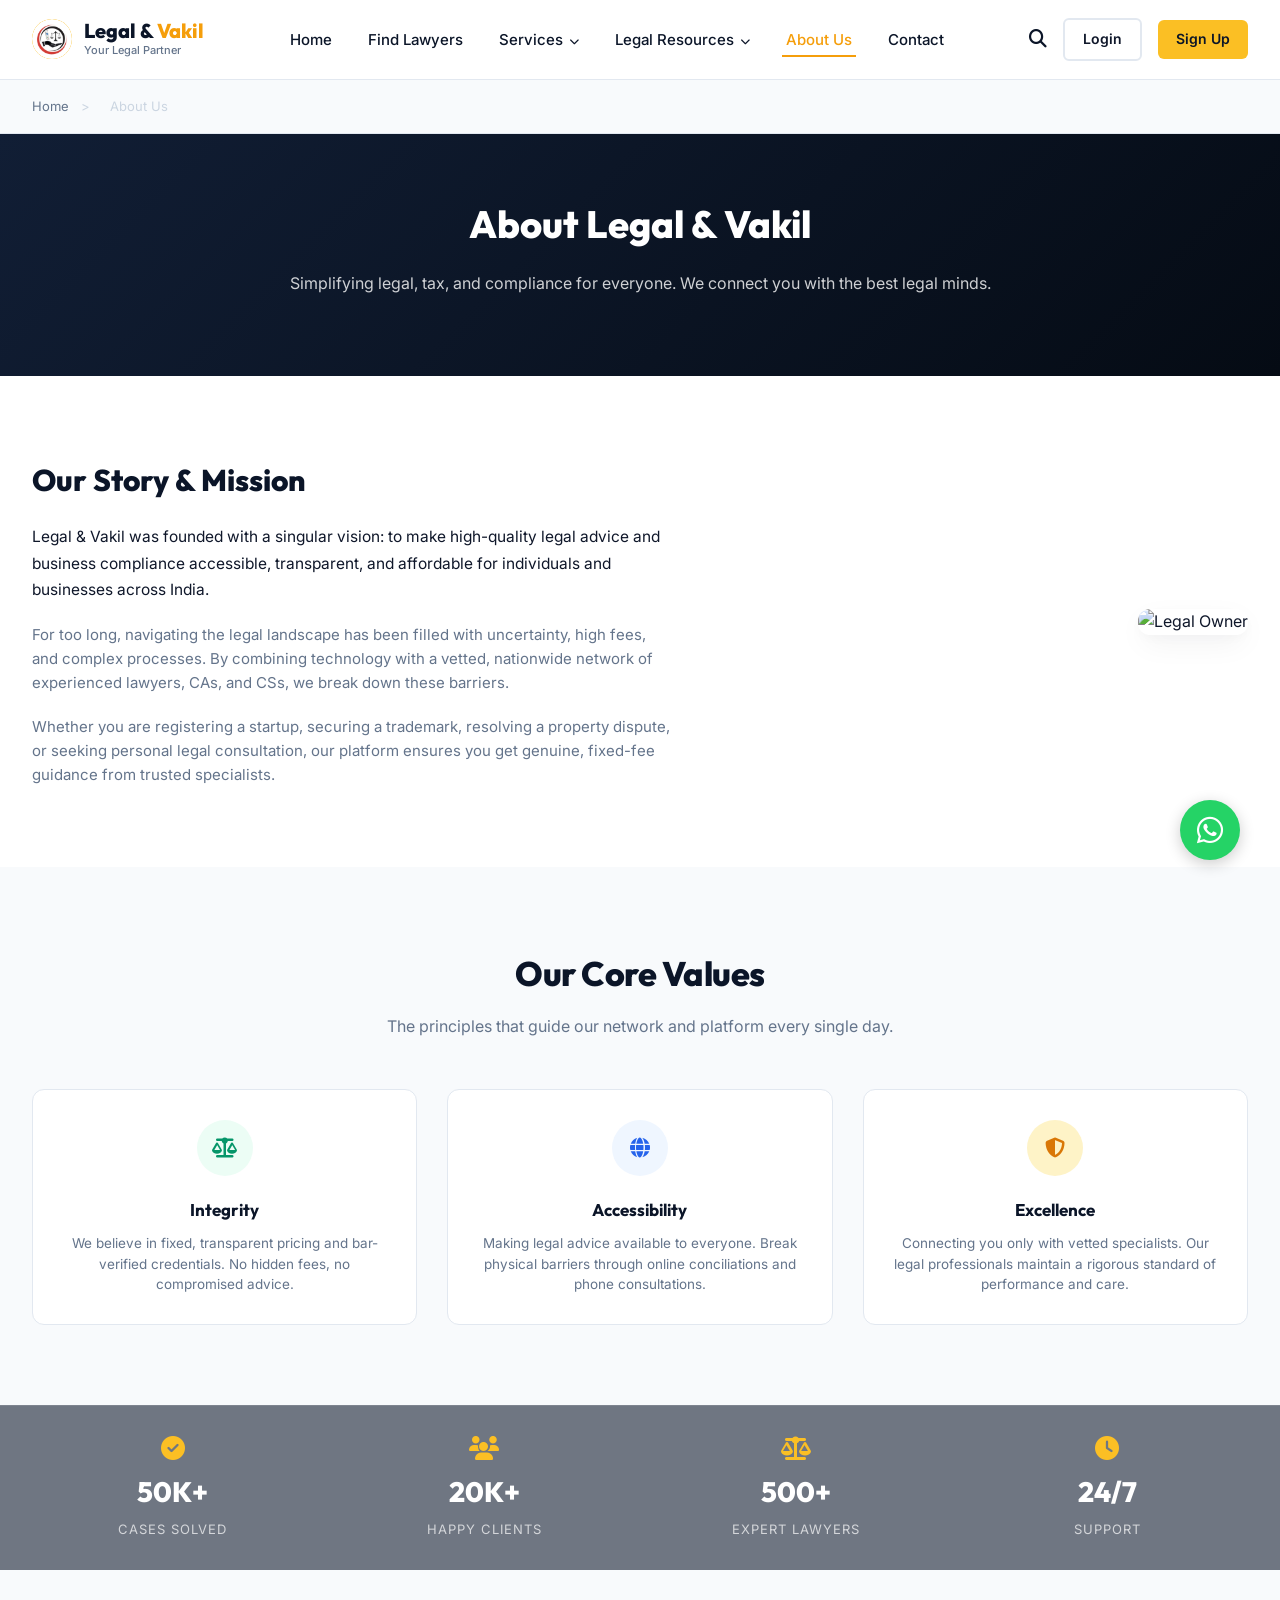
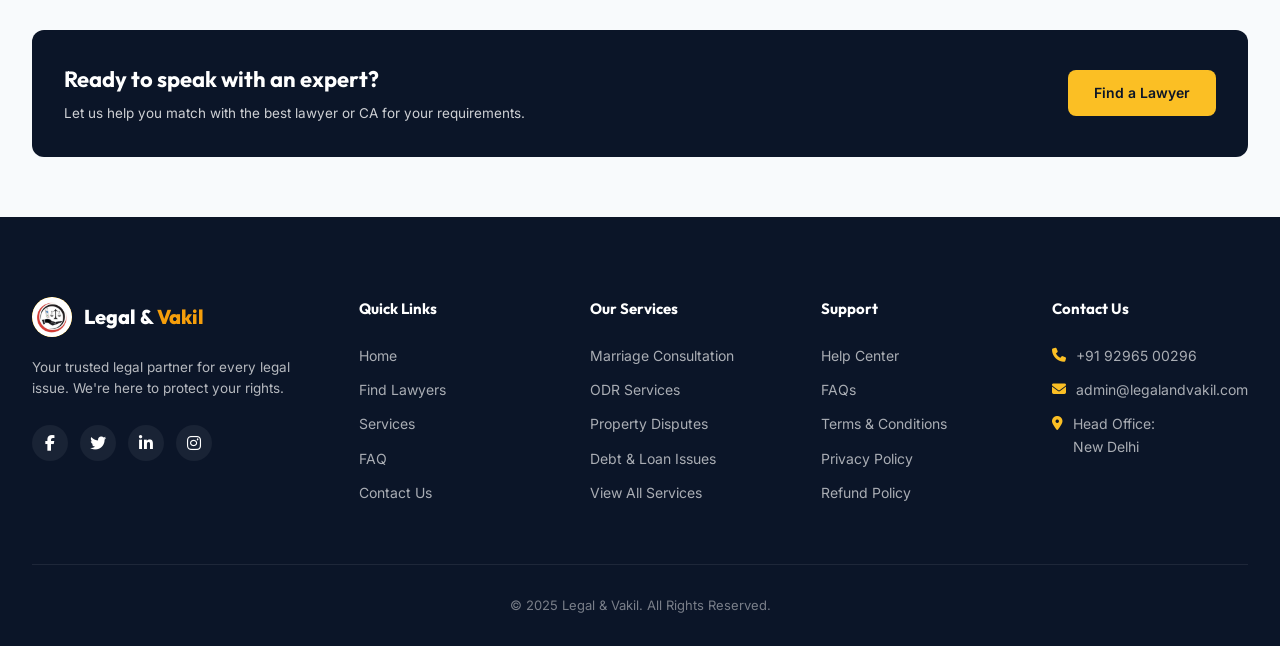
==== about.html @ a3bc10cc "Update about.html" ====
<!DOCTYPE html>
<html lang="en">
<head>
    <meta charset="UTF-8">
    <meta name="viewport" content="width=device-width, initial-scale=1.0">
    <title>About Us | Legal & Vakil</title>
    <!-- Font Awesome -->
    <link rel="stylesheet" href="https://cdnjs.cloudflare.com/ajax/libs/font-awesome/6.4.0/css/all.min.css">
    <!-- Custom CSS -->
    <link rel="stylesheet" href="style.css">
</head>
<body>

    <!-- Header / Navigation -->
    <header>
        <div class="container" style="width: 100%;">
            <nav>
                <a href="index.html" class="logo-container">
                    <div class="logo-icon">
                        <img src="assets/logo.png" alt="Legal & Vakil Logo">
                    </div>
                    <div class="logo-text">
                        <span class="logo-title">Legal & <span>Vakil</span></span>
                        <span class="logo-subtitle">Your Legal Partner</span>
                    </div>
                </a>
                
                <ul class="nav-links">
                    <li><a href="index.html">Home</a></li>
                    <li><a href="lawyers.html">Find Lawyers</a></li>
                    <li class="dropdown">
                        <a href="services.html">Services <i class="fas fa-chevron-down" style="font-size: 10px; margin-left: 2px;"></i></a>
                        <ul class="dropdown-menu">
                            <li><a href="service-details.html?service=marriage">Marriage Consultation</a></li>
                            <li><a href="service-details.html?service=odr">ODR Services</a></li>
                            <li><a href="service-details.html?service=property">Property Disputes</a></li>
                            <li><a href="service-details.html?service=business">Corporate & Setup</a></li>
                        </ul>
                    </li>
                    <li class="dropdown">
                        <a href="#">Legal Resources <i class="fas fa-chevron-down" style="font-size: 10px; margin-left: 2px;"></i></a>
                        <ul class="dropdown-menu">
                            <li><a href="faq.html">FAQ</a></li>
                        </ul>
                    </li>
                    <li><a href="about.html" class="active">About Us</a></li>
                    <li><a href="contact.html">Contact</a></li>
                </ul>

                <div class="nav-actions">
                    <a href="search.html" style="color: inherit; text-decoration: none;" aria-label="Search"><i class="fas fa-magnifying-glass search-icon-btn"></i></a>
                    <a href="login.html" class="btn btn-outline" style="padding: 8px 18px; border-radius: 6px;">Login</a>
                    <a href="signup.html" class="btn btn-primary" style="padding: 8px 18px; border-radius: 6px;">Sign Up</a>
                </div>
            </nav>
        </div>
    </header>

    <!-- Breadcrumbs -->
    <div class="breadcrumbs-bar">
        <div class="container">
            <a href="index.html">Home</a>
            <span>&gt;</span>
            <span class="active">About Us</span>
        </div>
    </div>

    <!-- Directory Hero -->
    <section class="directory-hero">
        <div class="container">
            <div class="directory-hero-content reveal-onload" style="max-width: 100%; text-align: center; margin: 0 auto;">
                <h1>About Legal & Vakil</h1>
                <p>Simplifying legal, tax, and compliance for everyone. We connect you with the best legal minds.</p>
            </div>
        </div>
    </section>

    <!-- Our Story & Mission Section -->
    <section style="padding: 80px 0; background-color: var(--bg-light);">
        <div class="container">
            <div class="service-hero-grid" style="grid-template-columns: 1.1fr 0.9fr; gap: 50px; align-items: center;">
                <div class="reveal">
                    <h2 style="font-size:30px; font-weight:800; margin-bottom:20px;">Our Story & Mission</h2>
                    <p style="color:var(--text-main); font-size:15.5px; line-height:1.7; margin-bottom:20px;">
                        Legal & Vakil was founded with a singular vision: to make high-quality legal advice and business compliance accessible, transparent, and affordable for individuals and businesses across India.
                    </p>
                    <p style="color:var(--text-muted); font-size:15px; line-height:1.6; margin-bottom:20px;">
                        For too long, navigating the legal landscape has been filled with uncertainty, high fees, and complex processes. By combining technology with a vetted, nationwide network of experienced lawyers, CAs, and CSs, we break down these barriers. 
                    </p>
                    <p style="color:var(--text-muted); font-size:15px; line-height:1.6;">
                        Whether you are registering a startup, securing a trademark, resolving a property dispute, or seeking personal legal consultation, our platform ensures you get genuine, fixed-fee guidance from trusted specialists.
                    </p>
                </div>
                <div class="reveal" style="text-align: right;">
                    <img src="assets/legalownerpri.webp" alt="Legal Owner" style="border-radius: var(--radius-md); box-shadow:var(--shadow-lg); width:100%; object-fit:cover;">
                </div>
            </div>
        </div>
    </section>

    <!-- Core Values Section -->
    <section style="padding: 80px 0; background-color: var(--bg-neutral);">
        <div class="container">
            <div class="section-head">
                <h2>Our Core Values</h2>
                <p>The principles that guide our network and platform every single day.</p>
            </div>
            
            <div class="services-grid-8" style="grid-template-columns: repeat(3, 1fr); gap: 30px;">
                <!-- Value 1 -->
                <div class="service-card-light reveal" style="text-align: center; align-items: center;">
                    <div class="service-card-icon sc-property" style="width: 56px; height: 56px; border-radius: 50%;">
                        <i class="fas fa-scale-balanced"></i>
                    </div>
                    <h3>Integrity</h3>
                    <p style="font-size:13.5px; line-height:1.5; color:var(--text-muted);">We believe in fixed, transparent pricing and bar-verified credentials. No hidden fees, no compromised advice.</p>
                </div>
                <!-- Value 2 -->
                <div class="service-card-light reveal" style="text-align: center; align-items: center;">
                    <div class="service-card-icon sc-odr" style="width: 56px; height: 56px; border-radius: 50%;">
                        <i class="fas fa-globe"></i>
                    </div>
                    <h3>Accessibility</h3>
                    <p style="font-size:13.5px; line-height:1.5; color:var(--text-muted);">Making legal advice available to everyone. Break physical barriers through online conciliations and phone consultations.</p>
                </div>
                <!-- Value 3 -->
                <div class="service-card-light reveal" style="text-align: center; align-items: center;">
                    <div class="service-card-icon sc-marriage" style="width: 56px; height: 56px; border-radius: 50%;">
                        <i class="fas fa-shield-halved"></i>
                    </div>
                    <h3>Excellence</h3>
                    <p style="font-size:13.5px; line-height:1.5; color:var(--text-muted);">Connecting you only with vetted specialists. Our legal professionals maintain a rigorous standard of performance and care.</p>
                </div>
            </div>
        </div>
    </section>

    <!-- Metrics Bar -->
    <section class="metrics-bar">
        <div class="container">
            <div class="metrics-grid">
                <div class="metric-item">
                    <i class="fas fa-circle-check"></i>
                    <strong>50K+</strong>
                    <span>Cases Solved</span>
                </div>
                <div class="metric-item">
                    <i class="fas fa-users"></i>
                    <strong>20K+</strong>
                    <span>Happy Clients</span>
                </div>
                <div class="metric-item">
                    <i class="fas fa-scale-balanced"></i>
                    <strong>500+</strong>
                    <span>Expert Lawyers</span>
                </div>
                <div class="metric-item">
                    <i class="fas fa-clock"></i>
                    <strong>24/7</strong>
                    <span>Support</span>
                </div>
            </div>
        </div>
    </section>

    <!-- Bottom Match CTA Banner -->
    <section style="padding: 60px 0; background-color: var(--bg-neutral);">
        <div class="container">
            <div class="match-banner reveal" style="background-color: var(--primary);">
                <div class="match-banner-text">
                    <h4 style="font-size:22px; color:white;">Ready to speak with an expert?</h4>
                    <p>Let us help you match with the best lawyer or CA for your requirements.</p>
                </div>
                <a href="lawyers.html" class="btn btn-primary">Find a Lawyer</a>
            </div>
        </div>
    </section>

    <!-- Footer -->
    <footer>
        <div class="container">
            <div class="footer-grid">
                <!-- Col 1 -->
                <div class="footer-col" style="grid-column: span 1.5;">
                    <a href="index.html" class="logo-container" style="margin-bottom: 20px; display: inline-flex;">
                        <div class="logo-icon">
                            <img src="assets/logo.png" alt="Legal & Vakil Logo">
                        </div>
                        <div class="logo-text">
                            <span class="logo-title">Legal & <span>Vakil</span></span>
                        </div>
                    </a>
                    <p style="font-size: 13.5px; margin-bottom: 25px;">Your trusted legal partner for every legal issue. We're here to protect your rights.</p>
                    <div class="social-links">
                        <a href="#"><i class="fab fa-facebook-f"></i></a>
                        <a href="#"><i class="fab fa-twitter"></i></a>
                        <a href="#"><i class="fab fa-linkedin-in"></i></a>
                        <a href="#"><i class="fab fa-instagram"></i></a>
                    </div>
                </div>
                
                <!-- Col 2 -->
                <div class="footer-col">
                    <h4>Quick Links</h4>
                    <ul>
                        <li><a href="index.html">Home</a></li>
                        <li><a href="lawyers.html">Find Lawyers</a></li>
                        <li><a href="services.html">Services</a></li>
                        <li><a href="faq.html">FAQ</a></li>
                        <li><a href="contact.html">Contact Us</a></li>
                    </ul>
                </div>
                
                <!-- Col 3 -->
                <div class="footer-col">
                    <h4>Our Services</h4>
                    <ul>
                        <li><a href="service-details.html?service=marriage">Marriage Consultation</a></li>
                        <li><a href="service-details.html?service=odr">ODR Services</a></li>
                        <li><a href="service-details.html?service=property">Property Disputes</a></li>
                        <li><a href="service-details.html?service=debt">Debt & Loan Issues</a></li>
                        <li><a href="services.html">View All Services</a></li>
                    </ul>
                </div>
                
                <!-- Col 4 -->
                <div class="footer-col">
                    <h4>Support</h4>
                    <ul>
                        <li><a href="contact.html">Help Center</a></li>
                        <li><a href="faq.html">FAQs</a></li>
                        <li><a href="terms.html">Terms & Conditions</a></li>
                        <li><a href="privacy.html">Privacy Policy</a></li>
                        <li><a href="refund.html">Refund Policy</a></li>
                    </ul>
                </div>
                
                <!-- Col 5 -->
                <div class="footer-col">
                    <h4>Contact Us</h4>
                    <ul class="contact-info-list">
                        <li><i class="fas fa-phone"></i> <span>+91 92965 00296</span></li>
                        <li><i class="fas fa-envelope"></i> <span>admin@legalandvakil.com</span></li>
                        <li><i class="fas fa-location-dot"></i> <span>Head Office:<br>New Delhi</span></li>
                    </ul>
                </div>
            </div>
            
            <div class="footer-bottom">
                &copy; 2025 Legal & Vakil. All Rights Reserved.
            </div>
        </div>
    </footer>

    <!-- Floating WhatsApp Button -->
    <a href="https://wa.me/919296500296?text=Hello%20Legal%20%26%20Vakil,%20I%20have%20a%20legal%20query." class="whatsapp-float" target="_blank" aria-label="Chat on WhatsApp">
        <i class="fab fa-whatsapp"></i>
    </a>

    <!-- Main JavaScript -->
    <script src="script.js"></script>
</body>
</html>
---- style.css ----
/* ==========================================================================
   Google Fonts Import
   ========================================================================== */
@import url('https://fonts.googleapis.com/css2?family=Inter:wght@300;400;500;600;700;800&family=Playfair+Display:wght@700;800&family=Outfit:wght@400;500;600;700;800&display=swap');

/* ==========================================================================
   Design Tokens & CSS Variables
   ========================================================================== */
:root {
    /* Colors */
    --primary: #0b1528;            /* Deep Navy Blue (Headers, Footers, Heroes) */
    --primary-light: #1e293b;      /* Slate 800 */
    --primary-gradient: linear-gradient(135deg, #111e35 0%, #050b14 100%);
    --secondary: #fbbf24;          /* Vibrant Yellow/Gold (Primary buttons, highlights) */
    --secondary-hover: #f59e0b;    /* Darker Gold */
    --bg-light: #ffffff;           /* Page Canvas White */
    --bg-neutral: #f8fafc;         /* Slate 50 (Alternate sections, stats bar) */
    --bg-card: #ffffff;            /* Card backgrounds */
    --text-main: #0f172a;          /* Slate 900 (Main text) */
    --text-muted: #64748b;         /* Slate 500 (Subtitles, muted text) */
    --text-light: #f8fafc;         /* Slate 50 (Light text on dark backgrounds) */
    --border-color: #e2e8f0;       /* Slate 200 (Borders) */
    --border-hover: #cbd5e1;       /* Slate 300 */
    
    /* Semantic Colors */
    --success: #10b981;            /* Green for Available / Successful */
    --success-bg: #ecfdf5;
    --info: #3b82f6;               /* Blue for info tags */
    --info-bg: #eff6ff;
    --warning: #f59e0b;
    --warning-bg: #fefbeb;
    --danger: #ef4444;
    
    /* Layout & Styling */
    --max-width: 1280px;
    --shadow-sm: 0 1px 3px 0 rgba(0, 0, 0, 0.05);
    --shadow-md: 0 4px 20px -2px rgba(0, 0, 0, 0.05), 0 2px 10px -1px rgba(0, 0, 0, 0.03);
    --shadow-lg: 0 10px 30px -5px rgba(11, 21, 40, 0.08), 0 4px 12px -2px rgba(11, 21, 40, 0.03);
    --shadow-premium: 0 25px 50px -12px rgba(0, 0, 0, 0.15);
    --radius-sm: 6px;
    --radius-md: 12px;
    --radius-lg: 20px;
    --transition: all 0.3s cubic-bezier(0.4, 0, 0.2, 1);
}

/* ==========================================================================
   Base Elements reset & general defaults
   ========================================================================== */
* {
    margin: 0;
    padding: 0;
    box-sizing: border-box;
}

html {
    scroll-behavior: smooth;
}

body {
    font-family: 'Inter', sans-serif;
    color: var(--text-main);
    background-color: var(--bg-light);
    line-height: 1.6;
    overflow-x: hidden;
    -webkit-font-smoothing: antialiased;
}

h1, h2, h3, h4, h5, h6 {
    font-family: 'Outfit', sans-serif;
    color: var(--primary);
    font-weight: 700;
}

a {
    text-decoration: none;
    color: inherit;
    transition: var(--transition);
}

ul {
    list-style: none;
}

img {
    max-width: 100%;
    height: auto;
}

.container {
    max-width: var(--max-width);
    margin: 0 auto;
    padding: 0 32px;
}

/* ==========================================================================
   Utility Classes
   ========================================================================== */
.section-head {
    text-align: center;
    margin-bottom: 50px;
}

.section-head h2 {
    font-size: 34px;
    font-weight: 800;
    margin-bottom: 12px;
    letter-spacing: -0.5px;
}

.section-head p {
    color: var(--text-muted);
    font-size: 16px;
    max-width: 600px;
    margin: 0 auto;
}

.highlight {
    color: var(--secondary);
}

.reveal {
    opacity: 0;
    transform: translateY(20px);
    transition: all 0.6s cubic-bezier(0.4, 0, 0.2, 1);
}

.reveal.active {
    opacity: 1;
    transform: translateY(0);
}

.badge {
    display: inline-flex;
    align-items: center;
    gap: 6px;
    padding: 6px 12px;
    border-radius: 50px;
    font-size: 13px;
    font-weight: 600;
}

.badge-success {
    background-color: var(--success-bg);
    color: var(--success);
}

.badge-info {
    background-color: var(--info-bg);
    color: var(--info);
}

.badge-warning {
    background-color: var(--warning-bg);
    color: var(--warning);
}

/* ==========================================================================
   Buttons
   ========================================================================== */
.btn {
    display: inline-flex;
    align-items: center;
    justify-content: center;
    gap: 8px;
    padding: 12px 26px;
    border-radius: 8px;
    font-weight: 600;
    font-size: 14px;
    cursor: pointer;
    transition: var(--transition);
    border: none;
    font-family: 'Inter', sans-serif;
}

.btn-primary {
    background-color: var(--secondary);
    color: var(--primary);
}

.btn-primary:hover {
    background-color: var(--secondary-hover);
    transform: translateY(-2px);
    box-shadow: 0 4px 12px rgba(251, 191, 36, 0.2);
}

.btn-outline {
    background-color: transparent;
    border: 2px solid var(--border-color);
    color: var(--text-main);
}

.btn-outline:hover {
    background-color: var(--bg-neutral);
    border-color: var(--text-muted);
}

.btn-outline-white {
    background-color: transparent;
    border: 2px solid rgba(255, 255, 255, 0.2);
    color: white;
}

.btn-outline-white:hover {
    background-color: rgba(255, 255, 255, 0.1);
    border-color: white;
}

/* ==========================================================================
   Header & Navigation
   ========================================================================== */
header {
    background-color: var(--bg-light);
    border-bottom: 1px solid var(--border-color);
    position: sticky;
    top: 0;
    z-index: 1000;
    height: 80px;
    display: flex;
    align-items: center;
}

nav {
    display: flex;
    justify-content: space-between;
    align-items: center;
    width: 100%;
}

.logo-container {
    display: flex;
    align-items: center;
    gap: 12px;
}

.logo-icon {
    width: 40px;
    height: 40px;
    border-radius: 50%;
    background-color: var(--secondary);
    display: flex;
    align-items: center;
    justify-content: center;
    color: var(--primary);
    font-size: 18px;
    overflow: hidden;
}

.logo-icon img {
    width: 100%;
    height: 100%;
    object-fit: contain;
    border-radius: 50%;
}

.logo-text {
    display: flex;
    flex-direction: column;
}

.logo-title {
    font-family: 'Outfit', sans-serif;
    font-size: 20px;
    font-weight: 800;
    color: var(--primary);
    line-height: 1.1;
}

.logo-title span {
    color: var(--secondary-hover);
}

.logo-subtitle {
    font-size: 11px;
    color: var(--text-muted);
    font-weight: 500;
}

.nav-links {
    display: flex;
    align-items: center;
    gap: 28px;
}

.nav-links a {
    font-size: 15px;
    font-weight: 500;
    color: var(--primary);
    padding: 8px 4px;
    position: relative;
}

.nav-links a.active, .nav-links a:hover {
    color: var(--secondary-hover);
}

.nav-links a::after {
    content: '';
    position: absolute;
    bottom: 0;
    left: 0;
    width: 0;
    height: 2px;
    background-color: var(--secondary-hover);
    transition: var(--transition);
}

.nav-links a:hover::after, .nav-links a.active::after {
    width: 100%;
}

/* Nav Dropdowns */
.dropdown {
    position: relative;
}

.dropdown-menu {
    position: absolute;
    top: 100%;
    left: 0;
    background-color: var(--bg-card);
    border: 1px solid var(--border-color);
    box-shadow: var(--shadow-lg);
    border-radius: var(--radius-sm);
    padding: 8px 0;
    min-width: 180px;
    display: none;
    z-index: 1001;
}

.dropdown:hover .dropdown-menu {
    display: block;
}

.dropdown-menu li a {
    display: block;
    padding: 8px 16px;
    font-size: 14px;
}

.dropdown-menu li a:hover {
    background-color: var(--bg-neutral);
    color: var(--primary);
}

.nav-actions {
    display: flex;
    align-items: center;
    gap: 16px;
}

.search-icon-btn {
    font-size: 18px;
    color: var(--primary);
    cursor: pointer;
    transition: var(--transition);
}

.search-icon-btn:hover {
    color: var(--secondary-hover);
}

/* ==========================================================================
   Hero Section
   ========================================================================== */
/* Search Box Component */
.search-box {
    display: flex;
    align-items: center;
    background: rgba(255, 255, 255, 0.08);
    border: 1px solid rgba(255, 255, 255, 0.15);
    border-radius: 50px;
    padding: 6px 6px 6px 20px;
    width: 100%;
    max-width: 680px;
    margin: 0 auto;
    transition: var(--transition);
}

.search-box:focus-within {
    border-color: var(--secondary);
    background: rgba(255, 255, 255, 0.12);
    box-shadow: 0 0 0 3px rgba(251, 191, 36, 0.15);
}

.search-box input {
    flex: 1;
    border: none !important;
    background: transparent !important;
    color: white !important;
    font-size: 15px;
    outline: none;
    padding: 10px 0;
    width: 100%;
    box-shadow: none !important;
}

.search-box input::placeholder {
    color: rgba(255, 255, 255, 0.6) !important;
}

.hero {
    background: var(--primary-gradient);
    color: white;
    padding: 70px 0 60px;
    position: relative;
    overflow: hidden;
}

/* Background Scale Overlay */
.hero::before {
    content: '';
    position: absolute;
    right: 15%;
    top: 50%;
    transform: translateY(-50%);
    width: 450px;
    height: 450px;
    background: url('https://images.unsplash.com/photo-1589829545856-d10d557cf95f?auto=format&fit=crop&q=80&w=1200') no-repeat center;
    background-size: contain;
    opacity: 0.12;
    pointer-events: none;
    mix-blend-mode: overlay;
}

.hero-grid {
    display: grid;
    grid-template-columns: 1.2fr 0.8fr;
    gap: 60px;
    align-items: center;
    position: relative;
    z-index: 2;
}

.hero-left h1 {
    font-family: 'Playfair Display', serif;
    font-size: 54px;
    font-weight: 800;
    color: white;
    line-height: 1.15;
    margin-bottom: 24px;
    letter-spacing: -0.5px;
}

.hero-left p {
    font-size: 18px;
    color: rgba(248, 250, 252, 0.85);
    margin-bottom: 35px;
    max-width: 580px;
}

.hero-btns {
    display: flex;
    gap: 16px;
}

/* Metrics bar integrated directly under hero */
.metrics-bar {
    background-color: rgba(15, 27, 48, 0.6);
    border-top: 1px solid rgba(255, 255, 255, 0.1);
    padding: 30px 0;
    color: white;
}

.metrics-grid {
    display: grid;
    grid-template-columns: repeat(4, 1fr);
    text-align: center;
    gap: 30px;
}

.metric-item {
    display: flex;
    flex-direction: column;
    align-items: center;
    gap: 4px;
}

.metric-item i {
    font-size: 24px;
    color: var(--secondary);
    margin-bottom: 6px;
}

.metric-item strong {
    font-family: 'Outfit', sans-serif;
    font-size: 28px;
    font-weight: 800;
    color: white;
}

.metric-item span {
    font-size: 13px;
    color: rgba(255, 255, 255, 0.7);
    text-transform: uppercase;
    letter-spacing: 1px;
}

/* ==========================================================================
   AI Legal Assistant Widget
   ========================================================================== */
.ai-assistant-card {
    background-color: rgba(19, 30, 49, 0.95);
    border: 1px solid rgba(255, 255, 255, 0.1);
    border-radius: var(--radius-md);
    box-shadow: var(--shadow-premium);
    overflow: hidden;
    display: flex;
    flex-direction: column;
    height: 480px;
    backdrop-filter: blur(10px);
}

.ai-header {
    background-color: rgba(11, 21, 40, 0.95);
    padding: 16px 20px;
    display: flex;
    align-items: center;
    justify-content: space-between;
    border-bottom: 1px solid rgba(255, 255, 255, 0.05);
}

.ai-header-left {
    display: flex;
    align-items: center;
    gap: 12px;
}

.ai-avatar {
    width: 34px;
    height: 34px;
    border-radius: 50%;
    background-color: var(--secondary);
    display: flex;
    align-items: center;
    justify-content: center;
    color: var(--primary);
    font-size: 15px;
}

.ai-title {
    font-family: 'Outfit', sans-serif;
    color: white;
    font-weight: 600;
    font-size: 15px;
}

.ai-beta-tag {
    font-size: 10px;
    background-color: rgba(251, 191, 36, 0.15);
    color: var(--secondary);
    padding: 2px 6px;
    border-radius: 4px;
    font-weight: 700;
    margin-left: 6px;
    text-transform: uppercase;
}

.ai-chat-body {
    flex: 1;
    padding: 20px;
    overflow-y: auto;
    display: flex;
    flex-direction: column;
    gap: 16px;
}

/* Chat Bubbles */
.chat-msg {
    max-width: 85%;
    padding: 12px 16px;
    border-radius: 14px;
    font-size: 13.5px;
    line-height: 1.5;
}

.chat-msg-ai {
    background-color: white;
    color: var(--primary);
    align-self: flex-start;
    border-top-left-radius: 2px;
    box-shadow: var(--shadow-sm);
}

.chat-msg-user {
    background-color: var(--secondary);
    color: var(--primary);
    align-self: flex-end;
    border-top-right-radius: 2px;
    font-weight: 500;
}

/* Quick Assist Options */
.ai-options {
    display: flex;
    flex-direction: column;
    gap: 10px;
    margin-top: 5px;
}

.ai-opt-btn {
    background-color: rgba(255, 255, 255, 0.04);
    border: 1px solid rgba(255, 255, 255, 0.1);
    color: rgba(255, 255, 255, 0.85);
    padding: 11px 16px;
    border-radius: 8px;
    font-size: 13px;
    text-align: left;
    cursor: pointer;
    transition: var(--transition);
    display: flex;
    align-items: center;
    justify-content: space-between;
}

.ai-opt-btn:hover {
    background-color: rgba(255, 255, 255, 0.08);
    border-color: var(--secondary);
    color: white;
    transform: translateX(4px);
}

.ai-opt-btn i {
    font-size: 12px;
    color: var(--secondary);
    opacity: 0.7;
}

/* Chat Input bar */
.ai-input-form {
    padding: 14px 20px;
    background-color: rgba(11, 21, 40, 0.95);
    border-top: 1px solid rgba(255, 255, 255, 0.05);
    display: flex;
    gap: 12px;
}

.ai-input-wrapper {
    position: relative;
    flex: 1;
}

.ai-input-wrapper input {
    width: 100%;
    background-color: rgba(255, 255, 255, 0.05);
    border: 1px solid rgba(255, 255, 255, 0.15);
    border-radius: 8px;
    padding: 11px 40px 11px 16px;
    color: white;
    font-size: 13px;
    outline: none;
    transition: var(--transition);
}

.ai-input-wrapper input:focus {
    border-color: var(--secondary);
    background-color: rgba(255, 255, 255, 0.08);
}

.ai-input-wrapper button {
    position: absolute;
    right: 12px;
    top: 50%;
    transform: translateY(-50%);
    background: transparent;
    border: none;
    color: var(--secondary);
    cursor: pointer;
    font-size: 15px;
    transition: var(--transition);
}

.ai-input-wrapper button:hover {
    color: white;
}

/* Typing indicator */
.typing-indicator {
    display: flex;
    gap: 4px;
    align-items: center;
    justify-content: center;
    width: fit-content;
    padding: 12px 18px;
    background-color: white;
    border-radius: 14px;
}

.typing-dot {
    width: 6px;
    height: 6px;
    background-color: var(--text-muted);
    border-radius: 50%;
    animation: typingBounce 1.4s infinite ease-in-out both;
}

.typing-dot:nth-child(1) { animation-delay: -0.32s; }
.typing-dot:nth-child(2) { animation-delay: -0.16s; }

@keyframes typingBounce {
    0%, 80%, 100% { transform: scale(0); }
    40% { transform: scale(1.0); }
}

/* ==========================================================================
   Services Section (index.html grid)
   ========================================================================== */
.services-section {
    padding: 90px 0;
    background-color: var(--bg-light);
}

.services-header-flex {
    display: flex;
    justify-content: space-between;
    align-items: flex-end;
    margin-bottom: 40px;
}

.services-header-flex h2 {
    font-size: 30px;
    font-weight: 800;
}

.view-all-link {
    color: var(--primary);
    font-weight: 700;
    font-size: 14px;
    display: inline-flex;
    align-items: center;
    gap: 6px;
}

.view-all-link:hover {
    color: var(--secondary-hover);
}

.services-grid-8 {
    display: grid;
    grid-template-columns: repeat(4, 1fr);
    gap: 24px;
}

.service-card-light {
    background-color: var(--bg-card);
    border: 1px solid var(--border-color);
    border-radius: var(--radius-md);
    padding: 30px 24px;
    transition: var(--transition);
    display: flex;
    flex-direction: column;
    align-items: flex-start;
}

.service-card-light:hover {
    transform: translateY(-8px);
    box-shadow: var(--shadow-lg);
    border-color: transparent;
}

.service-card-icon {
    width: 48px;
    height: 48px;
    border-radius: 8px;
    display: flex;
    align-items: center;
    justify-content: center;
    font-size: 20px;
    margin-bottom: 20px;
}

.service-card-light h3 {
    font-size: 17px;
    font-weight: 700;
    margin-bottom: 10px;
}

.service-card-light p {
    font-size: 13.5px;
    color: var(--text-muted);
    line-height: 1.5;
}

/* Category-based icon backgrounds */
.sc-marriage { background-color: #fef3c7; color: #d97706; }
.sc-odr { background-color: #eff6ff; color: #2563eb; }
.sc-challans { background-color: #fef2f2; color: #dc2626; }
.sc-property { background-color: #ecfdf5; color: #059669; }
.sc-debt { background-color: #f5f3ff; color: #7c3aed; }
.sc-ip { background-color: #fff7ed; color: #ea580c; }
.sc-business { background-color: #e0f2fe; color: #0284c7; }
.sc-criminal { background-color: #f1f5f9; color: #475569; }

/* ==========================================================================
   Top Legal Issues (Image based cards)
   ========================================================================== */
.issues-section {
    padding: 90px 0;
    background-color: var(--bg-neutral);
}

.issues-grid-5 {
    display: grid;
    grid-template-columns: repeat(5, 1fr);
    gap: 20px;
}

.issue-card {
    display: block;
    position: relative;
    height: 280px;
    border-radius: var(--radius-md);
    overflow: hidden;
    box-shadow: var(--shadow-sm);
    transition: var(--transition);
    cursor: pointer;
}

.issue-card:hover {
    transform: scale(1.03);
    box-shadow: var(--shadow-lg);
}

.issue-card img {
    width: 100%;
    height: 100%;
    object-fit: cover;
    transition: var(--transition);
}

.issue-card:hover img {
    transform: scale(1.08);
}

.issue-overlay {
    position: absolute;
    bottom: 0;
    left: 0;
    width: 100%;
    height: 70%;
    background: linear-gradient(to top, rgba(11, 21, 40, 0.95) 0%, rgba(11, 21, 40, 0.4) 60%, transparent 100%);
    padding: 24px;
    display: flex;
    flex-direction: column;
    justify-content: flex-end;
    color: white;
}

.issue-overlay h4 {
    font-size: 17px;
    font-weight: 700;
    color: white;
    margin-bottom: 6px;
}

.issue-overlay p {
    font-size: 12.5px;
    color: rgba(255, 255, 255, 0.8);
    line-height: 1.4;
}

/* ==========================================================================
   Top Lawyers (index.html cards)
   ========================================================================== */
.lawyers-section {
    padding: 90px 0;
    background-color: var(--bg-light);
}

.lawyers-grid-5 {
    display: grid;
    grid-template-columns: repeat(5, 1fr);
    gap: 20px;
}

.lawyer-card-vertical {
    background-color: var(--bg-card);
    border: 1px solid var(--border-color);
    border-radius: var(--radius-md);
    overflow: hidden;
    transition: var(--transition);
    display: flex;
    flex-direction: column;
    height: 100%;
}

.lawyer-card-vertical:hover {
    transform: translateY(-6px);
    box-shadow: var(--shadow-lg);
    border-color: transparent;
}

.lawyer-img-wrapper {
    height: 200px;
    background-color: var(--bg-neutral);
    position: relative;
    overflow: hidden;
}

.lawyer-img-wrapper img {
    width: 100%;
    height: 100%;
    object-fit: cover;
}

.lawyer-info-body {
    padding: 16px;
    flex: 1;
    display: flex;
    flex-direction: column;
}

.lawyer-info-body h4 {
    font-size: 15.5px;
    font-weight: 700;
    margin-bottom: 4px;
}

.lawyer-specialty {
    font-size: 12.5px;
    color: var(--text-muted);
    font-weight: 500;
    margin-bottom: 12px;
}

.lawyer-meta-row {
    display: flex;
    justify-content: space-between;
    align-items: center;
    margin-bottom: 16px;
    font-size: 12.5px;
}

.lawyer-rating {
    display: flex;
    align-items: center;
    gap: 4px;
    font-weight: 600;
    color: var(--text-main);
}

.lawyer-rating i {
    color: var(--secondary-hover);
}

.lawyer-reviews-count {
    color: var(--text-muted);
    font-weight: 400;
}

.lawyer-exp {
    font-weight: 600;
    color: var(--text-main);
}

.lawyer-card-vertical .btn {
    width: 100%;
    padding: 10px;
    font-size: 13px;
    border-radius: 6px;
    margin-top: auto;
}

/* ==========================================================================
   Pricing Section (index.html)
   ========================================================================== */
.pricing-section {
    padding: 90px 0;
    background-color: var(--bg-neutral);
}

.pricing-toggle-wrapper {
    display: flex;
    justify-content: center;
    align-items: center;
    gap: 16px;
    margin-bottom: 50px;
}

.pricing-toggle-label {
    font-weight: 600;
    font-size: 14.5px;
    color: var(--text-muted);
    cursor: pointer;
}

.pricing-toggle-label.active {
    color: var(--primary);
}

.pricing-switch {
    width: 60px;
    height: 32px;
    background-color: var(--primary);
    border-radius: 50px;
    padding: 4px;
    cursor: pointer;
    position: relative;
    transition: var(--transition);
}

.pricing-switch::after {
    content: '';
    position: absolute;
    left: 4px;
    width: 24px;
    height: 24px;
    background-color: white;
    border-radius: 50%;
    transition: var(--transition);
}

.pricing-switch.yearly::after {
    left: 32px;
}

.yearly-save-badge {
    background-color: #dbeafe;
    color: #1e40af;
    font-size: 11px;
    font-weight: 700;
    padding: 3px 8px;
    border-radius: 50px;
}

.pricing-layout-grid {
    display: grid;
    grid-template-columns: 1.5fr 0.5fr;
    gap: 40px;
    align-items: stretch;
}

.pricing-cards-grid {
    display: grid;
    grid-template-columns: repeat(3, 1fr);
    gap: 20px;
}

.pricing-card {
    background-color: var(--bg-card);
    border: 1px solid var(--border-color);
    border-radius: var(--radius-md);
    padding: 32px 24px;
    display: flex;
    flex-direction: column;
    position: relative;
    transition: var(--transition);
}

.pricing-card.popular {
    border: 2px solid var(--secondary);
    box-shadow: var(--shadow-lg);
}

.pricing-card.popular::before {
    content: 'Popular';
    position: absolute;
    top: -12px;
    left: 50%;
    transform: translateX(-50%);
    background-color: var(--secondary);
    color: var(--primary);
    padding: 2px 12px;
    font-size: 11px;
    font-weight: 800;
    text-transform: uppercase;
    border-radius: 50px;
}

.plan-title {
    font-size: 15px;
    color: var(--text-muted);
    font-weight: 600;
    margin-bottom: 16px;
    text-transform: uppercase;
    letter-spacing: 0.5px;
}

.plan-price-wrapper {
    margin-bottom: 24px;
}

.plan-price {
    font-size: 32px;
    font-weight: 800;
    color: var(--primary);
    font-family: 'Outfit', sans-serif;
}

.plan-period {
    font-size: 13.5px;
    color: var(--text-muted);
    font-weight: 400;
}

.plan-features-list {
    margin-bottom: 30px;
    display: flex;
    flex-direction: column;
    gap: 12px;
    flex: 1;
}

.plan-feature-item {
    display: flex;
    align-items: center;
    gap: 10px;
    font-size: 13.5px;
    color: var(--text-main);
}

.plan-feature-item i {
    color: var(--success);
    font-size: 14px;
}

.pricing-card .btn {
    width: 100%;
}

/* Enterprise card layout differences */
.pricing-card-enterprise {
    background-color: var(--primary-light);
    color: white;
    border-color: transparent;
}

.pricing-card-enterprise .plan-title {
    color: rgba(255, 255, 255, 0.6);
}

.pricing-card-enterprise .plan-price {
    color: white;
    font-size: 28px;
}

.pricing-card-enterprise .plan-feature-item {
    color: rgba(255, 255, 255, 0.85);
}

.pricing-card-enterprise .plan-feature-item i {
    color: var(--secondary);
}

/* Pricing Side features panel */
.pricing-features-panel {
    display: flex;
    flex-direction: column;
    justify-content: center;
    gap: 24px;
    padding-left: 20px;
}

.pricing-side-feature {
    display: flex;
    gap: 16px;
    align-items: flex-start;
}

.pricing-side-feature-icon {
    width: 42px;
    height: 42px;
    border-radius: 50%;
    background-color: white;
    border: 1px solid var(--border-color);
    display: flex;
    align-items: center;
    justify-content: center;
    color: var(--primary);
    font-size: 16px;
    flex-shrink: 0;
    box-shadow: var(--shadow-sm);
}

.pricing-side-feature-text h5 {
    font-size: 14px;
    font-weight: 700;
    margin-bottom: 3px;
}

.pricing-side-feature-text p {
    font-size: 12px;
    color: var(--text-muted);
    line-height: 1.4;
}

/* ==========================================================================
   Newsletter & Stay Updated Section
   ========================================================================== */
.newsletter-section {
    background: var(--primary-gradient);
    color: white;
    padding: 60px 0;
    border-bottom: 1px solid rgba(255, 255, 255, 0.05);
}

.newsletter-flex {
    display: flex;
    justify-content: space-between;
    align-items: center;
    gap: 40px;
}

.newsletter-text h3 {
    color: white;
    font-size: 26px;
    margin-bottom: 8px;
}

.newsletter-text p {
    color: rgba(248, 250, 252, 0.75);
    font-size: 14.5px;
}

.newsletter-form {
    display: flex;
    gap: 12px;
    width: 100%;
    max-width: 500px;
}

.newsletter-form input {
    flex: 1;
    background-color: rgba(255, 255, 255, 0.07);
    border: 1px solid rgba(255, 255, 255, 0.15);
    border-radius: 8px;
    padding: 14px 20px;
    color: white;
    font-size: 14px;
    outline: none;
    transition: var(--transition);
}

.newsletter-form input:focus {
    border-color: var(--secondary);
    background-color: rgba(255, 255, 255, 0.12);
}

/* ==========================================================================
   Footer
   ========================================================================== */
footer {
    background-color: var(--primary);
    color: rgba(255, 255, 255, 0.7);
    padding: 80px 0 30px;
    font-size: 14px;
}

.footer-grid {
    display: grid;
    grid-template-columns: 1.5fr 1fr 1fr 1fr 1fr;
    gap: 40px;
    margin-bottom: 60px;
}

.footer-col h4 {
    color: white;
    font-size: 15px;
    font-weight: 700;
    margin-bottom: 24px;
}

.footer-col p {
    line-height: 1.6;
    margin-bottom: 20px;
}

.footer-col .logo-title {
    color: white;
}

.footer-col ul {
    display: flex;
    flex-direction: column;
    gap: 12px;
}

.footer-col ul li a {
    color: rgba(255, 255, 255, 0.65);
    transition: var(--transition);
}

.footer-col ul li a:hover {
    color: var(--secondary);
    padding-left: 4px;
}

.social-links {
    display: flex;
    gap: 12px;
}

.social-links a {
    width: 36px;
    height: 36px;
    border-radius: 50%;
    background-color: rgba(255, 255, 255, 0.06);
    display: flex;
    align-items: center;
    justify-content: center;
    color: white;
    font-size: 16px;
    transition: var(--transition);
}

.social-links a:hover {
    background-color: var(--secondary);
    color: var(--primary);
}

.contact-info-list {
    display: flex;
    flex-direction: column;
    gap: 12px;
}

.contact-info-list li {
    display: flex;
    align-items: flex-start;
    gap: 10px;
    color: rgba(255, 255, 255, 0.65);
}

.contact-info-list li i {
    color: var(--secondary);
    font-size: 14px;
    margin-top: 3px;
}

.footer-bottom {
    border-top: 1px solid rgba(255, 255, 255, 0.08);
    padding-top: 30px;
    text-align: center;
    font-size: 13px;
    color: rgba(255, 255, 255, 0.45);
}

/* ==========================================================================
   Lawyers Directory Page (lawyers.html Layout)
   ========================================================================== */
.directory-hero {
    background: var(--primary-gradient);
    color: white;
    padding: 60px 0;
    position: relative;
}

.directory-hero::before {
    content: '';
    position: absolute;
    right: 5%;
    top: 50%;
    transform: translateY(-50%);
    width: 300px;
    height: 100%;
    background: url('https://images.unsplash.com/photo-1450101499163-c8848c66ca85?auto=format&fit=crop&q=80&w=800') no-repeat center;
    background-size: cover;
    opacity: 0.1;
    pointer-events: none;
    border-radius: var(--radius-lg);
}

.directory-hero-content {
    max-width: 600px;
}

.directory-hero h1 {
    font-size: 38px;
    font-weight: 800;
    color: white;
    margin-bottom: 16px;
}

.directory-hero p {
    font-size: 16px;
    color: rgba(255, 255, 255, 0.8);
    margin-bottom: 20px;
}

.directory-hero-bullets {
    display: flex;
    flex-direction: column;
    gap: 8px;
}

.directory-bullet-item {
    display: flex;
    align-items: center;
    gap: 8px;
    font-size: 13.5px;
    color: rgba(255, 255, 255, 0.9);
}

.directory-bullet-item i {
    color: var(--secondary);
}

/* Stats bar below hero */
.directory-stats-bar {
    background-color: var(--bg-neutral);
    border-bottom: 1px solid var(--border-color);
    padding: 24px 0;
}

.directory-stats-grid {
    display: grid;
    grid-template-columns: repeat(4, 1fr);
    text-align: center;
}

.dir-stat-item {
    display: flex;
    flex-direction: column;
    align-items: center;
}

.dir-stat-item strong {
    font-size: 22px;
    color: var(--primary);
    font-weight: 800;
}

.dir-stat-item span {
    font-size: 12px;
    color: var(--text-muted);
    font-weight: 500;
}

/* Filters Bar */
.filters-bar {
    background-color: white;
    border-bottom: 1px solid var(--border-color);
    padding: 20px 0;
    position: sticky;
    top: 80px;
    z-index: 900;
    box-shadow: var(--shadow-sm);
}

.filters-flex {
    display: grid;
    grid-template-columns: 2fr 1fr 1fr;
    gap: 20px;
    align-items: center;
}

.filter-input-wrapper {
    position: relative;
}

.filter-input-wrapper i {
    position: absolute;
    left: 14px;
    top: 50%;
    transform: translateY(-50%);
    color: var(--text-muted);
    font-size: 14px;
}

.filters-flex input, .filters-flex select {
    width: 100%;
    padding: 11px 16px 11px 40px;
    border: 1px solid var(--border-color);
    border-radius: 8px;
    font-size: 14px;
    outline: none;
    color: var(--text-main);
    background-color: var(--bg-neutral);
    transition: var(--transition);
}

.filters-flex select {
    padding-left: 16px;
}

.filters-flex input:focus, .filters-flex select:focus {
    border-color: var(--primary-light);
    background-color: white;
    box-shadow: 0 0 0 3px rgba(30, 41, 59, 0.05);
}

/* Horizontal Lawyers Directory Listings */
.directory-section {
    padding: 50px 0 80px;
    background-color: var(--bg-neutral);
}

.directory-layout-flex {
    display: flex;
    flex-direction: column;
    gap: 24px;
    margin-bottom: 50px;
}

.lawyer-card-horizontal {
    background-color: white;
    border: 1px solid var(--border-color);
    border-radius: var(--radius-md);
    padding: 24px;
    display: grid;
    grid-template-columns: 180px 1fr 240px;
    gap: 32px;
    align-items: stretch;
    transition: var(--transition);
}

.lawyer-card-horizontal:hover {
    transform: translateY(-4px);
    box-shadow: var(--shadow-md);
    border-color: var(--border-hover);
}

.lawyer-card-horizontal .lawyer-img-wrapper {
    height: 100%;
    min-height: 180px;
    border-radius: var(--radius-sm);
    overflow: hidden;
}

.lawyer-details-mid {
    display: flex;
    flex-direction: column;
    justify-content: flex-start;
}

.lawyer-details-header {
    display: flex;
    align-items: center;
    gap: 8px;
    margin-bottom: 4px;
}

.lawyer-details-header h3 {
    font-size: 20px;
    font-weight: 800;
}

.lawyer-verified-icon {
    color: #3b82f6;
    font-size: 15px;
}

.lawyer-mid-specialty {
    font-size: 13.5px;
    color: var(--text-muted);
    font-weight: 500;
    margin-bottom: 8px;
}

.lawyer-mid-meta {
    display: flex;
    align-items: center;
    gap: 16px;
    margin-bottom: 16px;
    font-size: 13px;
}

.lawyer-desc {
    font-size: 13.5px;
    color: var(--text-muted);
    line-height: 1.5;
    margin-bottom: 16px;
    flex: 1;
}

.lawyer-tags-row {
    display: flex;
    flex-wrap: wrap;
    gap: 8px;
}

.lawyer-tag {
    font-size: 11px;
    font-weight: 600;
    padding: 4px 10px;
    background-color: var(--bg-neutral);
    border: 1px solid var(--border-color);
    border-radius: 4px;
    color: var(--text-muted);
}

/* Right-side Fee & Book Box */
.lawyer-fee-box {
    border-left: 1px solid var(--border-color);
    padding-left: 32px;
    display: flex;
    flex-direction: column;
    justify-content: center;
    align-items: center;
    text-align: center;
}

.fee-label {
    font-size: 12px;
    color: var(--text-muted);
    font-weight: 600;
    text-transform: uppercase;
    letter-spacing: 0.5px;
    margin-bottom: 6px;
}

.fee-pricing {
    margin-bottom: 4px;
}

.fee-original {
    text-decoration: line-through;
    color: var(--text-muted);
    font-size: 14px;
    margin-right: 6px;
}

.fee-discounted {
    font-size: 26px;
    font-weight: 800;
    color: var(--primary);
    font-family: 'Outfit', sans-serif;
}

.fee-offer-text {
    font-size: 11px;
    color: var(--danger);
    font-weight: 700;
    margin-bottom: 18px;
    background-color: rgba(239, 68, 68, 0.08);
    padding: 2px 8px;
    border-radius: 4px;
}

.lawyer-fee-box .btn {
    width: 100%;
    margin-bottom: 12px;
}

.fee-guarantee-text {
    font-size: 11.5px;
    color: var(--text-muted);
    display: flex;
    align-items: center;
    gap: 4px;
}

.fee-guarantee-text i {
    color: var(--success);
}

/* Match Banner */
.match-banner {
    background-color: var(--primary-light);
    border-radius: var(--radius-md);
    padding: 32px;
    color: white;
    display: flex;
    justify-content: space-between;
    align-items: center;
    gap: 30px;
}

.match-banner-text h4 {
    color: white;
    font-size: 20px;
    font-weight: 700;
    margin-bottom: 6px;
}

.match-banner-text p {
    font-size: 13.5px;
    color: rgba(255, 255, 255, 0.8);
}

/* Directory Bottom Features */
.directory-features-row {
    display: grid;
    grid-template-columns: repeat(4, 1fr);
    gap: 30px;
    margin-top: 60px;
    border-top: 1px solid var(--border-color);
    padding-top: 40px;
}

.dir-feature-item {
    display: flex;
    align-items: flex-start;
    gap: 12px;
}

.dir-feature-icon {
    width: 38px;
    height: 38px;
    border-radius: 50%;
    background-color: white;
    border: 1px solid var(--border-color);
    color: var(--primary);
    display: flex;
    align-items: center;
    justify-content: center;
    font-size: 14px;
    flex-shrink: 0;
}

.dir-feature-info h5 {
    font-size: 13.5px;
    font-weight: 700;
    margin-bottom: 4px;
}

.dir-feature-info p {
    font-size: 12px;
    color: var(--text-muted);
    line-height: 1.4;
}

/* ==========================================================================
   Lawyer Details Page (lawyer-details.html)
   ========================================================================= */
.breadcrumbs-bar {
    padding: 16px 0;
    background-color: var(--bg-neutral);
    border-bottom: 1px solid var(--border-color);
    font-size: 13px;
    color: var(--text-muted);
}

.breadcrumbs-bar a {
    color: var(--text-muted);
}

.breadcrumbs-bar a:hover {
    color: var(--primary);
}

.breadcrumbs-bar span {
    margin: 0 8px;
    color: var(--border-hover);
}

.lawyer-profile-hero {
    background-color: white;
    padding: 40px 0;
    border-bottom: 1px solid var(--border-color);
}

.lawyer-profile-header-card {
    background-color: white;
    display: grid;
    grid-template-columns: 240px 1fr 300px;
    gap: 40px;
    align-items: start;
}

.lawyer-profile-img-col {
    display: flex;
    flex-direction: column;
    gap: 14px;
}

.lawyer-profile-img-col img {
    width: 240px;
    height: 280px;
    object-fit: cover;
    border-radius: var(--radius-md);
    border: 1px solid var(--border-color);
}

.lawyer-availability-badge {
    display: flex;
    align-items: center;
    justify-content: center;
    gap: 8px;
    background-color: var(--success-bg);
    color: var(--success);
    font-size: 12px;
    font-weight: 700;
    padding: 8px 12px;
    border-radius: 6px;
    text-transform: uppercase;
}

.lawyer-availability-badge span {
    width: 8px;
    height: 8px;
    border-radius: 50%;
    background-color: var(--success);
    display: block;
}

.lawyer-profile-info-col h1 {
    font-size: 34px;
    font-weight: 800;
    margin-bottom: 6px;
}

.lawyer-verified-tag {
    font-size: 12px;
    color: var(--info);
    font-weight: 700;
    text-transform: uppercase;
    letter-spacing: 0.5px;
    margin-bottom: 6px;
    display: flex;
    align-items: center;
    gap: 4px;
}

.lawyer-details-grid-body {
    display: grid;
    grid-template-columns: 1.6fr 0.8fr;
    gap: 50px;
    padding: 50px 0 80px;
    background-color: var(--bg-neutral);
}

.profile-card-block {
    background-color: white;
    border: 1px solid var(--border-color);
    border-radius: var(--radius-md);
    padding: 32px;
    margin-bottom: 24px;
}

.profile-card-block h2 {
    font-size: 20px;
    font-weight: 800;
    margin-bottom: 20px;
    border-bottom: 1.5px solid var(--border-color);
    padding-bottom: 10px;
}

.profile-bio-text {
    font-size: 14.5px;
    color: var(--text-main);
    line-height: 1.6;
}

.profile-bio-text p {
    margin-bottom: 16px;
}

.profile-bullet-list {
    display: flex;
    flex-direction: column;
    gap: 10px;
    margin-top: 15px;
}

.profile-bullet-list li {
    display: flex;
    align-items: flex-start;
    gap: 10px;
    font-size: 14px;
}

.profile-bullet-list li i {
    color: var(--secondary-hover);
    margin-top: 4px;
}

/* Cases Handled Grid */
.cases-handled-grid {
    display: grid;
    grid-template-columns: repeat(2, 1fr);
    gap: 20px;
}

.case-handled-card {
    background-color: var(--bg-neutral);
    border: 1px solid var(--border-color);
    border-radius: var(--radius-sm);
    padding: 20px;
    display: flex;
    flex-direction: column;
    justify-content: space-between;
}

.case-handled-title {
    font-size: 14px;
    font-weight: 700;
    margin-bottom: 8px;
    display: flex;
    align-items: center;
    gap: 10px;
}

.case-handled-title i {
    font-size: 16px;
}

.case-handled-card p {
    font-size: 12.5px;
    color: var(--text-muted);
    line-height: 1.4;
    margin-bottom: 14px;
}

/* Reviews block list */
.reviews-block-list {
    display: flex;
    flex-direction: column;
    gap: 20px;
}

.review-card-item {
    background-color: var(--bg-neutral);
    border: 1px solid var(--border-color);
    border-radius: var(--radius-sm);
    padding: 20px;
}

.review-item-header {
    display: flex;
    justify-content: space-between;
    align-items: center;
    margin-bottom: 10px;
}

.review-item-user {
    display: flex;
    align-items: center;
    gap: 10px;
}

.review-avatar-dot {
    width: 32px;
    height: 32px;
    border-radius: 50%;
    background-color: var(--primary-light);
    color: white;
    display: flex;
    align-items: center;
    justify-content: center;
    font-size: 12px;
    font-weight: 700;
}

.review-username {
    font-size: 14px;
    font-weight: 700;
}

.review-stars {
    color: var(--secondary-hover);
    font-size: 12px;
}

.review-item-text {
    font-size: 13px;
    color: var(--text-muted);
    line-height: 1.5;
}

/* Credentials Side Panel */
.credentials-sidebar-card {
    background-color: white;
    border: 1px solid var(--border-color);
    border-radius: var(--radius-md);
    padding: 24px;
    margin-bottom: 24px;
}

.credentials-sidebar-card h3 {
    font-size: 16px;
    font-weight: 800;
    margin-bottom: 18px;
    border-bottom: 1.5px solid var(--border-color);
    padding-bottom: 8px;
}

.credentials-list {
    display: flex;
    flex-direction: column;
    gap: 16px;
}

.credential-item {
    display: flex;
    align-items: flex-start;
    gap: 12px;
    font-size: 13px;
}

.credential-item i {
    font-size: 14px;
    color: var(--primary-light);
    margin-top: 3px;
}

.credential-item-text strong {
    font-weight: 700;
    display: block;
    color: var(--text-main);
    margin-bottom: 2px;
}

.credential-item-text span {
    color: var(--text-muted);
}

/* Bottom Profile Banner */
.profile-details-grid-body .match-banner {
    grid-column: 1 / -1;
}

/* ==========================================================================
   Service Details Page (service-details.html)
   ========================================================================== */
.service-details-hero {
    background: var(--primary-gradient);
    color: white;
    padding: 60px 0;
    position: relative;
}

.service-hero-grid {
    display: grid;
    grid-template-columns: 1.2fr 0.8fr;
    gap: 50px;
    align-items: center;
}

.service-hero-bullets {
    display: grid;
    grid-template-columns: repeat(2, 1fr);
    gap: 12px;
    margin-top: 24px;
}

.service-bullet-item {
    display: flex;
    align-items: center;
    gap: 8px;
    font-size: 13.5px;
    color: rgba(255, 255, 255, 0.9);
}

.service-bullet-item i {
    color: var(--secondary);
}

/* Service CTA Box Right */
.service-hero-cta {
    background-color: rgba(255, 255, 255, 0.05);
    border: 1px solid rgba(255, 255, 255, 0.15);
    border-radius: var(--radius-md);
    padding: 30px;
    backdrop-filter: blur(10px);
}

.service-hero-cta h3 {
    color: white;
    font-size: 20px;
    margin-bottom: 12px;
}

.service-hero-cta p {
    font-size: 13px;
    color: rgba(255, 255, 255, 0.8);
    margin-bottom: 20px;
}

/* How We Can Help You Grid */
.help-grid-6 {
    display: grid;
    grid-template-columns: repeat(3, 1fr);
    gap: 20px;
}

.help-card {
    background-color: var(--bg-card);
    border: 1px solid var(--border-color);
    border-radius: var(--radius-md);
    padding: 24px;
    text-align: center;
    transition: var(--transition);
}

.help-card:hover {
    transform: translateY(-5px);
    box-shadow: var(--shadow-md);
}

.help-icon {
    width: 48px;
    height: 48px;
    border-radius: 50%;
    background-color: var(--bg-neutral);
    color: var(--primary);
    display: flex;
    align-items: center;
    justify-content: center;
    font-size: 18px;
    margin: 0 auto 16px;
}

.help-card h4 {
    font-size: 15.5px;
    font-weight: 700;
    margin-bottom: 8px;
}

.help-card p {
    font-size: 12.5px;
    color: var(--text-muted);
    line-height: 1.4;
}

/* ==========================================================================
   Modals & Inquiry Forms
   ========================================================================== */
.modal {
    position: fixed;
    top: 0;
    left: 0;
    width: 100%;
    height: 100%;
    background-color: rgba(11, 21, 40, 0.6);
    backdrop-filter: blur(4px);
    z-index: 2000;
    display: none;
    align-items: center;
    justify-content: center;
    padding: 20px;
}

.modal-content {
    background-color: white;
    border-radius: var(--radius-md);
    width: 100%;
    max-width: 540px;
    box-shadow: var(--shadow-premium);
    overflow: hidden;
    animation: modalSlideUp 0.3s cubic-bezier(0.4, 0, 0.2, 1);
}

@keyframes modalSlideUp {
    from { transform: translateY(30px); opacity: 0; }
    to { transform: translateY(0); opacity: 1; }
}

.modal-header {
    background-color: var(--primary);
    padding: 20px 24px;
    color: white;
    display: flex;
    justify-content: space-between;
    align-items: center;
}

.modal-header h3 {
    color: white;
    font-size: 18px;
    font-weight: 700;
}

.close-modal {
    background: transparent;
    border: none;
    color: rgba(255, 255, 255, 0.65);
    font-size: 22px;
    cursor: pointer;
    transition: var(--transition);
}

.close-modal:hover {
    color: white;
}

.modal-body {
    padding: 24px;
}

.form-group {
    margin-bottom: 16px;
}

.form-group label {
    display: block;
    font-size: 12.5px;
    font-weight: 600;
    color: var(--text-main);
    margin-bottom: 6px;
    text-transform: uppercase;
    letter-spacing: 0.5px;
}

.form-group input, .form-group select, .form-group textarea {
    width: 100%;
    padding: 11px 14px;
    border: 1px solid var(--border-color);
    border-radius: 6px;
    font-size: 14px;
    outline: none;
    font-family: inherit;
    background-color: var(--bg-neutral);
    transition: var(--transition);
}

.form-group input:focus, .form-group select:focus, .form-group textarea:focus {
    border-color: var(--primary-light);
    background-color: white;
    box-shadow: 0 0 0 3px rgba(30, 41, 59, 0.05);
}

.form-group textarea {
    resize: vertical;
}

/* Status Modal (Success feedback screen) */
.status-modal-content {
    background-color: white;
    padding: 40px;
    text-align: center;
    border-radius: var(--radius-md);
    width: 100%;
    max-width: 440px;
    box-shadow: var(--shadow-premium);
    animation: modalSlideUp 0.3s ease-out;
}

.status-modal-icon {
    width: 64px;
    height: 64px;
    border-radius: 50%;
    background-color: var(--success-bg);
    color: var(--success);
    display: flex;
    align-items: center;
    justify-content: center;
    font-size: 28px;
    margin: 0 auto 20px;
}

.status-modal-content h3 {
    font-size: 20px;
    font-weight: 800;
    margin-bottom: 10px;
}

.status-modal-content p {
    font-size: 13.5px;
    color: var(--text-muted);
    line-height: 1.5;
    margin-bottom: 24px;
}

/* ==========================================================================
   Responsive breakpoints
   ========================================================================== */
@media (max-width: 1200px) {
    .hero-grid, .service-hero-grid {
        grid-template-columns: 1fr;
        gap: 40px;
    }
    
    .hero::before {
        display: none;
    }
    
    .ai-assistant-card {
        max-width: 500px;
        margin: 0 auto;
    }
    
    .pricing-layout-grid {
        grid-template-columns: 1fr;
    }
    
    .pricing-features-panel {
        padding-left: 0;
        flex-direction: row;
        flex-wrap: wrap;
        justify-content: space-between;
    }
    
    .lawyer-card-horizontal {
        grid-template-columns: 140px 1fr;
        gap: 24px;
    }
    
    .lawyer-fee-box {
        grid-column: 1 / -1;
        border-left: none;
        border-top: 1px solid var(--border-color);
        padding-left: 0;
        padding-top: 20px;
        flex-direction: row;
        justify-content: space-between;
        align-items: center;
    }
    
    .lawyer-fee-box .btn {
        width: auto;
        margin-bottom: 0;
    }
}

@media (max-width: 992px) {
    .services-grid-8 {
        grid-template-columns: repeat(3, 1fr);
    }
    
    .issues-grid-5 {
        grid-template-columns: repeat(3, 1fr);
    }
    
    .lawyers-grid-5 {
        grid-template-columns: repeat(3, 1fr);
    }
    
    .pricing-cards-grid {
        grid-template-columns: 1fr 1fr;
    }
    
    .footer-grid {
        grid-template-columns: 1fr 1fr;
    }
    
    .lawyer-profile-header-card {
        grid-template-columns: 200px 1fr;
    }
    
    .lawyer-profile-header-card .lawyer-fee-box {
        grid-column: 1 / -1;
    }
    
    .lawyer-details-grid-body {
        grid-template-columns: 1fr;
    }
    
    .help-grid-6 {
        grid-template-columns: 1fr 1fr;
    }
}

@media (max-width: 768px) {
    .container {
        padding: 0 20px;
    }
    
    .hero-left h1 {
        font-size: 38px;
    }
    
    .metrics-grid {
        grid-template-columns: repeat(2, 1fr);
    }
    
    .services-grid-8 {
        grid-template-columns: repeat(2, 1fr);
    }
    
    .issues-grid-5 {
        grid-template-columns: repeat(2, 1fr);
    }
    
    .lawyers-grid-5 {
        grid-template-columns: repeat(2, 1fr);
    }
    
    .pricing-cards-grid {
        grid-template-columns: 1fr;
    }
    
    .filters-flex {
        grid-template-columns: 1fr;
    }
    
    .newsletter-flex {
        flex-direction: column;
        text-align: center;
    }
    
    .newsletter-form {
        max-width: 100%;
    }
    
    .lawyer-card-horizontal {
        grid-template-columns: 1fr;
    }
    
    .lawyer-card-horizontal .lawyer-img-wrapper {
        height: 200px;
    }
    
    .lawyer-profile-header-card {
        grid-template-columns: 1fr;
        text-align: center;
    }
    
    .lawyer-profile-img-col {
        align-items: center;
    }
    
    .lawyer-details-header {
        justify-content: center;
    }
    
    .lawyer-mid-meta {
        justify-content: center;
    }
    
    .lawyer-tags-row {
        justify-content: center;
    }
    
    .cases-handled-grid {
        grid-template-columns: 1fr;
    }
    
    .help-grid-6 {
        grid-template-columns: 1fr;
    }
}

@media (max-width: 480px) {
    .hero-left h1 {
        font-size: 30px;
    }
    
    .hero-btns {
        flex-direction: column;
    }
    
    .metrics-grid {
        grid-template-columns: 1fr;
    }
    
    .services-grid-8 {
        grid-template-columns: 1fr;
    }
    
    .issues-grid-5 {
        grid-template-columns: 1fr;
    }
    
    .lawyers-grid-5 {
        grid-template-columns: 1fr;
    }
    
    .lawyer-fee-box {
        flex-direction: column;
        gap: 15px;
    }
    
    .newsletter-form {
        flex-direction: column;
    }
}

/* ==========================================================================
   Floating WhatsApp Button
   ========================================================================== */
.whatsapp-float {
    position: fixed;
    width: 60px;
    height: 60px;
    bottom: 40px;
    right: 40px;
    background-color: #25d366;
    color: #fff;
    border-radius: 50%;
    text-align: center;
    font-size: 30px;
    box-shadow: 0px 4px 15px rgba(0, 0, 0, 0.2);
    z-index: 9999;
    display: flex;
    align-items: center;
    justify-content: center;
    text-decoration: none;
    transition: all 0.3s ease;
}

.whatsapp-float:hover {
    transform: translateY(-5px);
    background-color: #20ba5a;
    box-shadow: 0px 8px 25px rgba(37, 211, 102, 0.4);
}

.whatsapp-float i {
    margin: 0;
}

/* Responsive adjust */
@media (max-width: 768px) {
    .whatsapp-float {
        width: 50px;
        height: 50px;
        bottom: 20px;
        right: 20px;
        font-size: 24px;
    }
}
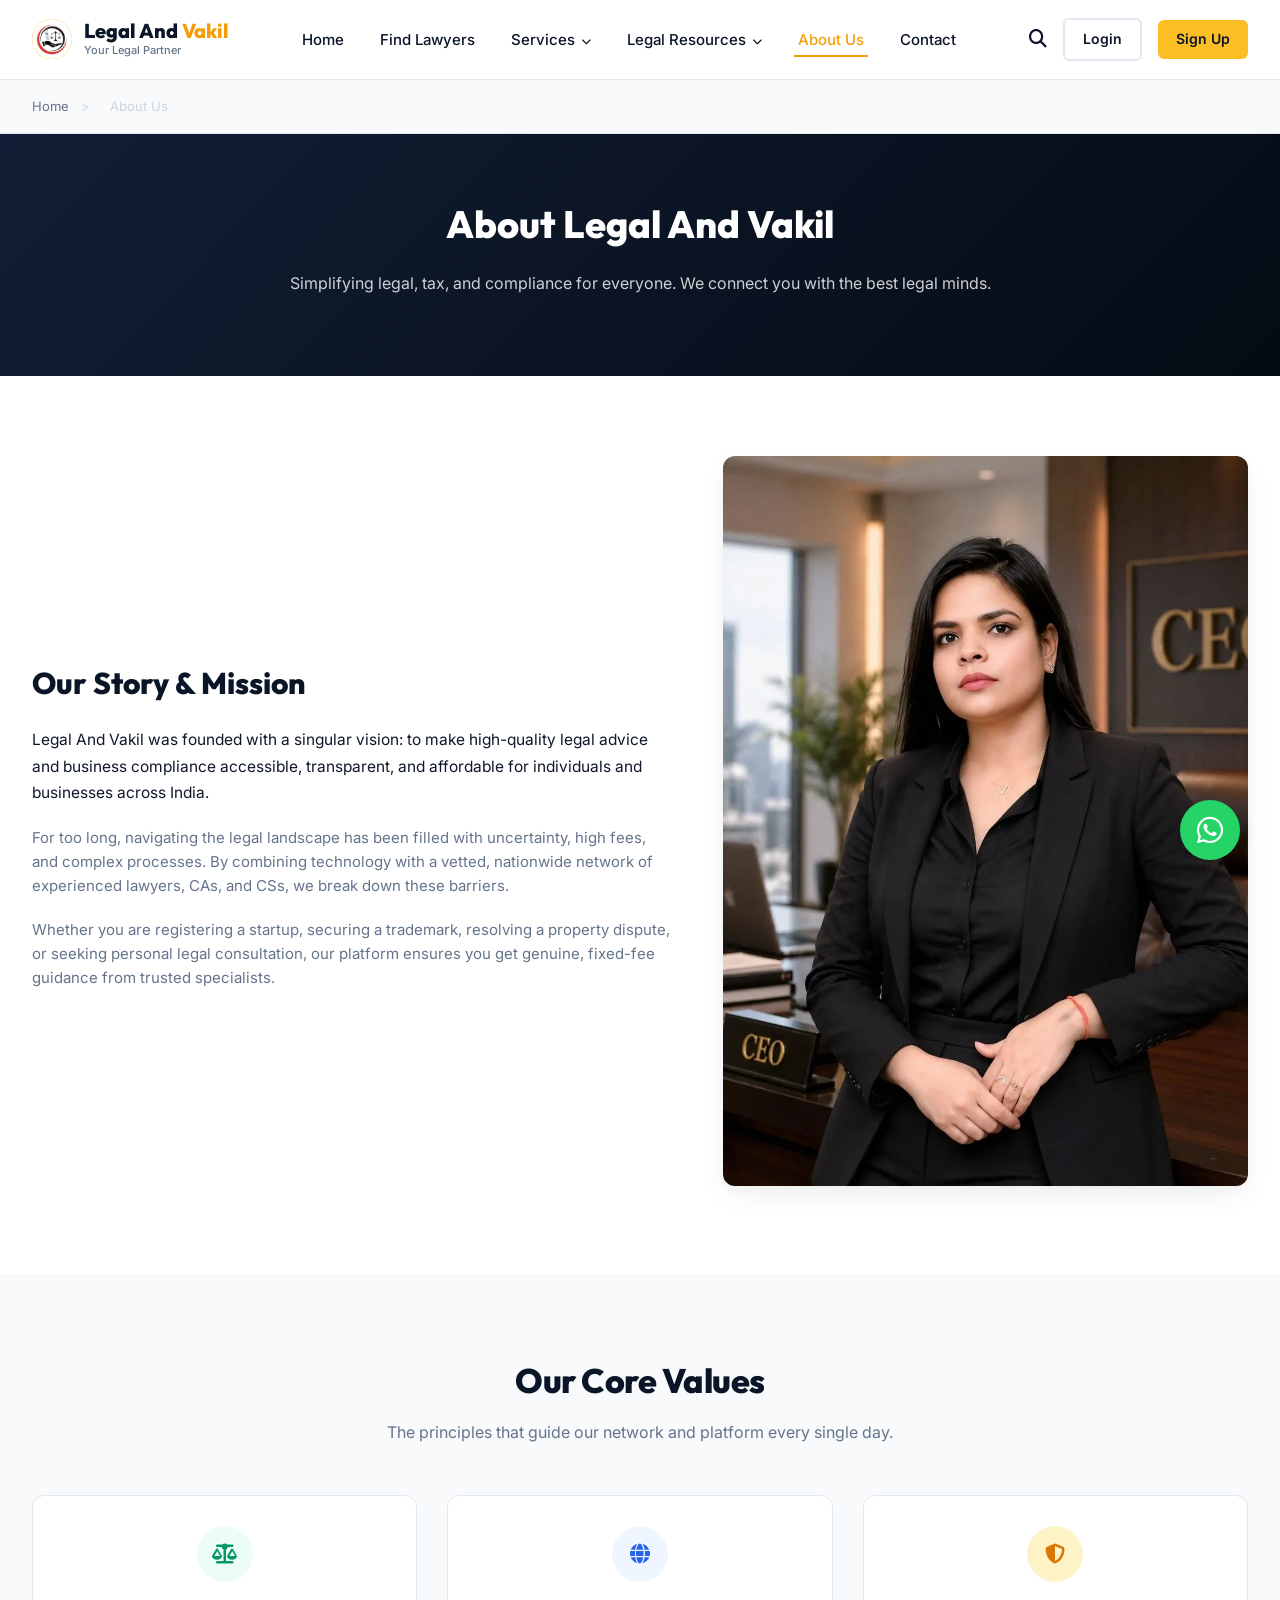
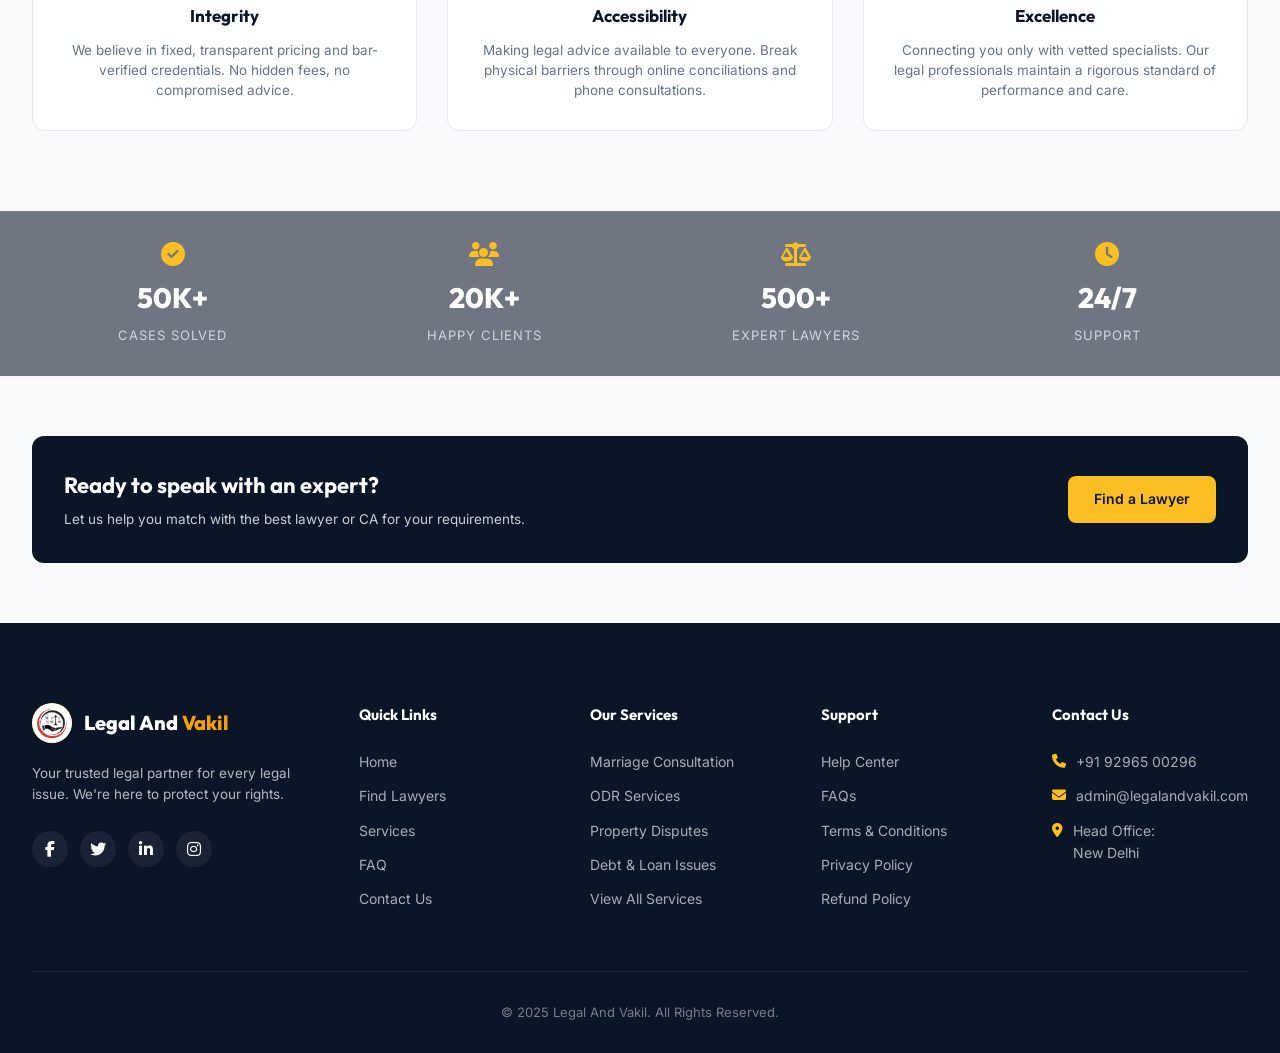
==== commit bc4b3fc2: "Added the new options for company registration" ====
--- a/about.html
+++ b/about.html
@@ -3,7 +3,7 @@
 <head>
     <meta charset="UTF-8">
     <meta name="viewport" content="width=device-width, initial-scale=1.0">
-    <title>About Us | Legal & Vakil</title>
+    <title>About Us | Legal And Vakil</title>
     <!-- Font Awesome -->
     <link rel="stylesheet" href="https://cdnjs.cloudflare.com/ajax/libs/font-awesome/6.4.0/css/all.min.css">
     <!-- Custom CSS -->
@@ -17,10 +17,10 @@
             <nav>
                 <a href="index.html" class="logo-container">
                     <div class="logo-icon">
-                        <img src="assets/logo.png" alt="Legal & Vakil Logo">
+                        <img src="assets/logo.png" alt="Legal And Vakil Logo">
                     </div>
                     <div class="logo-text">
-                        <span class="logo-title">Legal & <span>Vakil</span></span>
+                        <span class="logo-title">Legal And <span>Vakil</span></span>
                         <span class="logo-subtitle">Your Legal Partner</span>
                     </div>
                 </a>
@@ -35,6 +35,15 @@
                             <li><a href="service-details.html?service=odr">ODR Services</a></li>
                             <li><a href="service-details.html?service=property">Property Disputes</a></li>
                             <li><a href="service-details.html?service=business">Corporate & Setup</a></li>
+                            <li class="divider" style="border-top: 1px solid rgba(0,0,0,0.08); margin: 4px 0;"></li>
+                            <li class="dropdown-header" style="padding: 4px 16px; font-size: 11px; font-weight: bold; text-transform: uppercase; color: var(--text-muted);">Company Setup</li>
+                            <li><a href="service-details.html?service=pvt-ltd">Private Limited Company</a></li>
+                            <li><a href="service-details.html?service=llp">LLP Registration</a></li>
+                            <li><a href="service-details.html?service=opc">One Person Company</a></li>
+                            <li><a href="service-details.html?service=section-8">Section 8 Company</a></li>
+                            <li><a href="service-details.html?service=public-ltd">Public Limited Company</a></li>
+                            <li><a href="service-details.html?service=nidhi">Nidhi Company</a></li>
+                            <li><a href="service-details.html?service=subsidiary">Indian Subsidiary</a></li>
                         </ul>
                     </li>
                     <li class="dropdown">
@@ -69,7 +78,7 @@
     <section class="directory-hero">
         <div class="container">
             <div class="directory-hero-content reveal-onload" style="max-width: 100%; text-align: center; margin: 0 auto;">
-                <h1>About Legal & Vakil</h1>
+                <h1>About Legal And Vakil</h1>
                 <p>Simplifying legal, tax, and compliance for everyone. We connect you with the best legal minds.</p>
             </div>
         </div>
@@ -82,7 +91,7 @@
                 <div class="reveal">
                     <h2 style="font-size:30px; font-weight:800; margin-bottom:20px;">Our Story & Mission</h2>
                     <p style="color:var(--text-main); font-size:15.5px; line-height:1.7; margin-bottom:20px;">
-                        Legal & Vakil was founded with a singular vision: to make high-quality legal advice and business compliance accessible, transparent, and affordable for individuals and businesses across India.
+                        Legal And Vakil was founded with a singular vision: to make high-quality legal advice and business compliance accessible, transparent, and affordable for individuals and businesses across India.
                     </p>
                     <p style="color:var(--text-muted); font-size:15px; line-height:1.6; margin-bottom:20px;">
                         For too long, navigating the legal landscape has been filled with uncertainty, high fees, and complex processes. By combining technology with a vetted, nationwide network of experienced lawyers, CAs, and CSs, we break down these barriers. 
@@ -184,10 +193,10 @@
                 <div class="footer-col" style="grid-column: span 1.5;">
                     <a href="index.html" class="logo-container" style="margin-bottom: 20px; display: inline-flex;">
                         <div class="logo-icon">
-                            <img src="assets/logo.png" alt="Legal & Vakil Logo">
+                            <img src="assets/logo.png" alt="Legal And Vakil Logo">
                         </div>
                         <div class="logo-text">
-                            <span class="logo-title">Legal & <span>Vakil</span></span>
+                            <span class="logo-title">Legal And <span>Vakil</span></span>
                         </div>
                     </a>
                     <p style="font-size: 13.5px; margin-bottom: 25px;">Your trusted legal partner for every legal issue. We're here to protect your rights.</p>
@@ -247,7 +256,7 @@
             </div>
             
             <div class="footer-bottom">
-                &copy; 2025 Legal & Vakil. All Rights Reserved.
+                &copy; 2025 Legal And Vakil. All Rights Reserved.
             </div>
         </div>
     </footer>
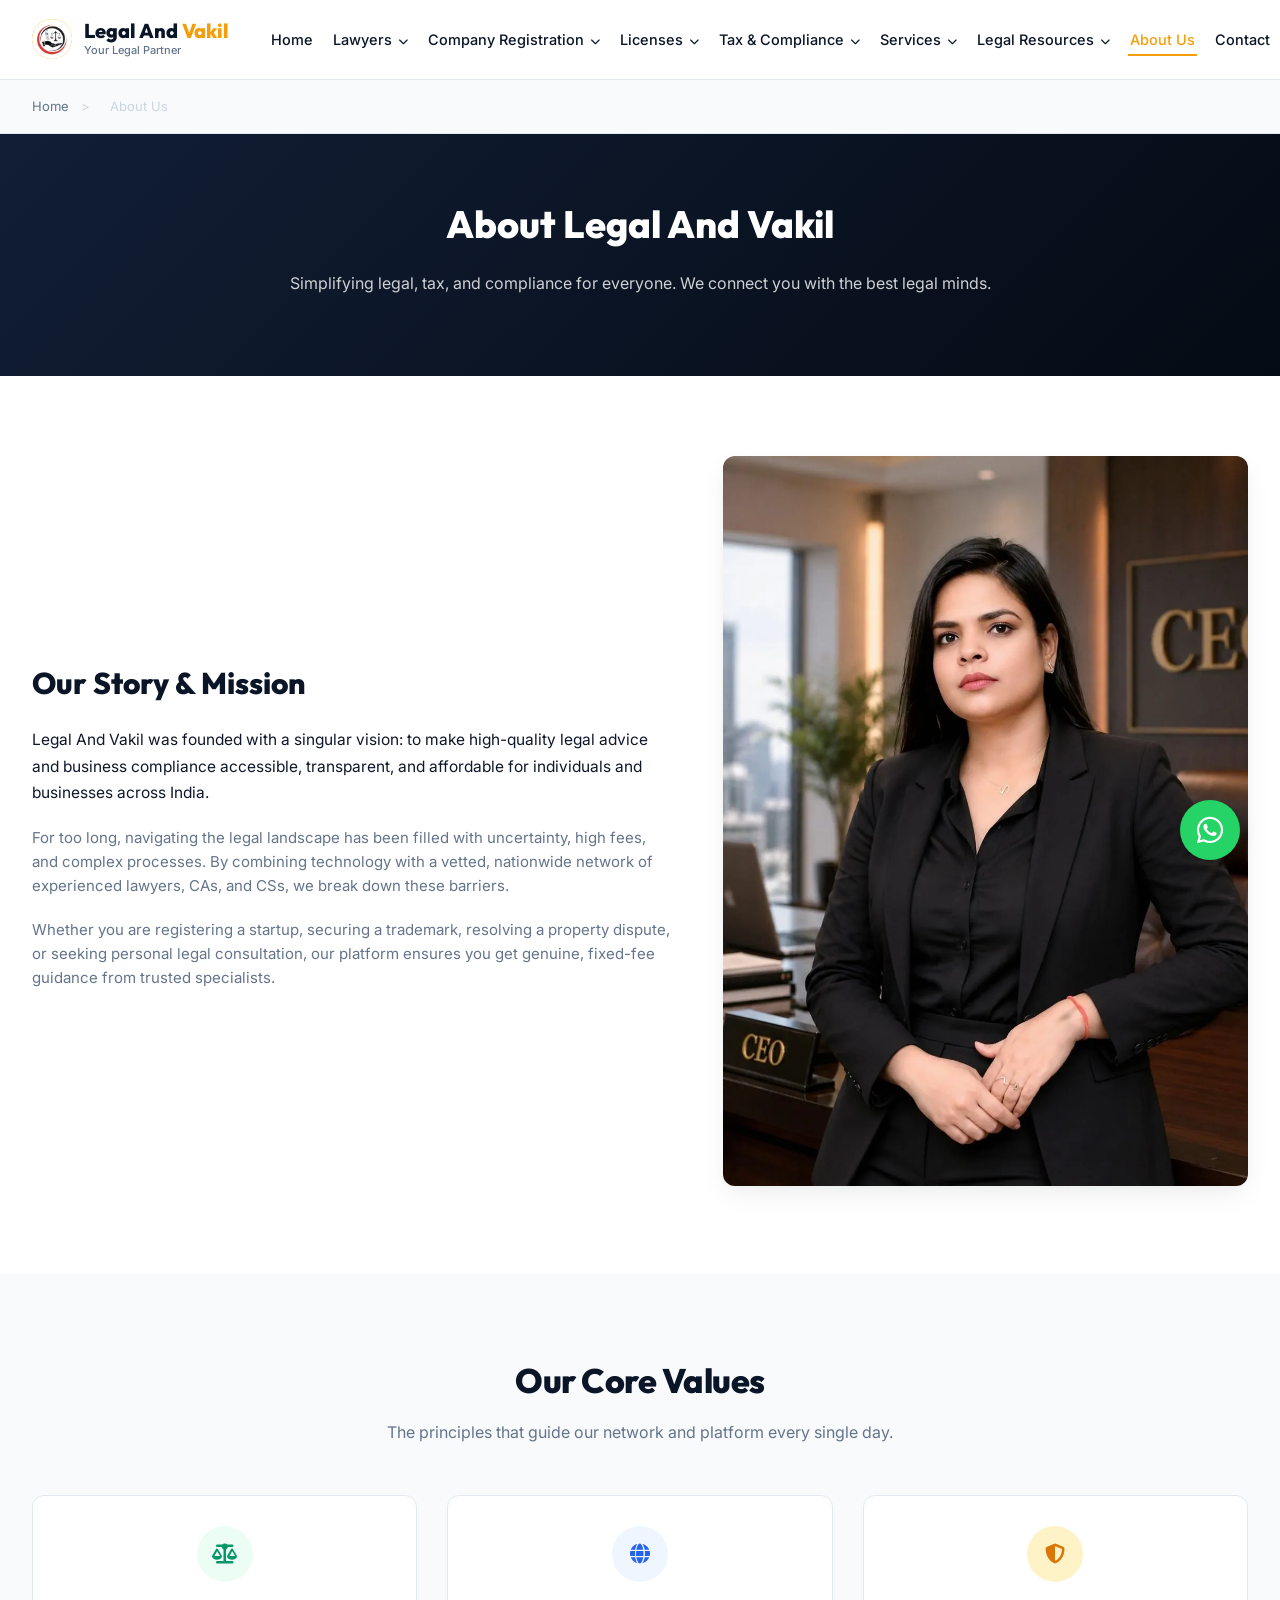
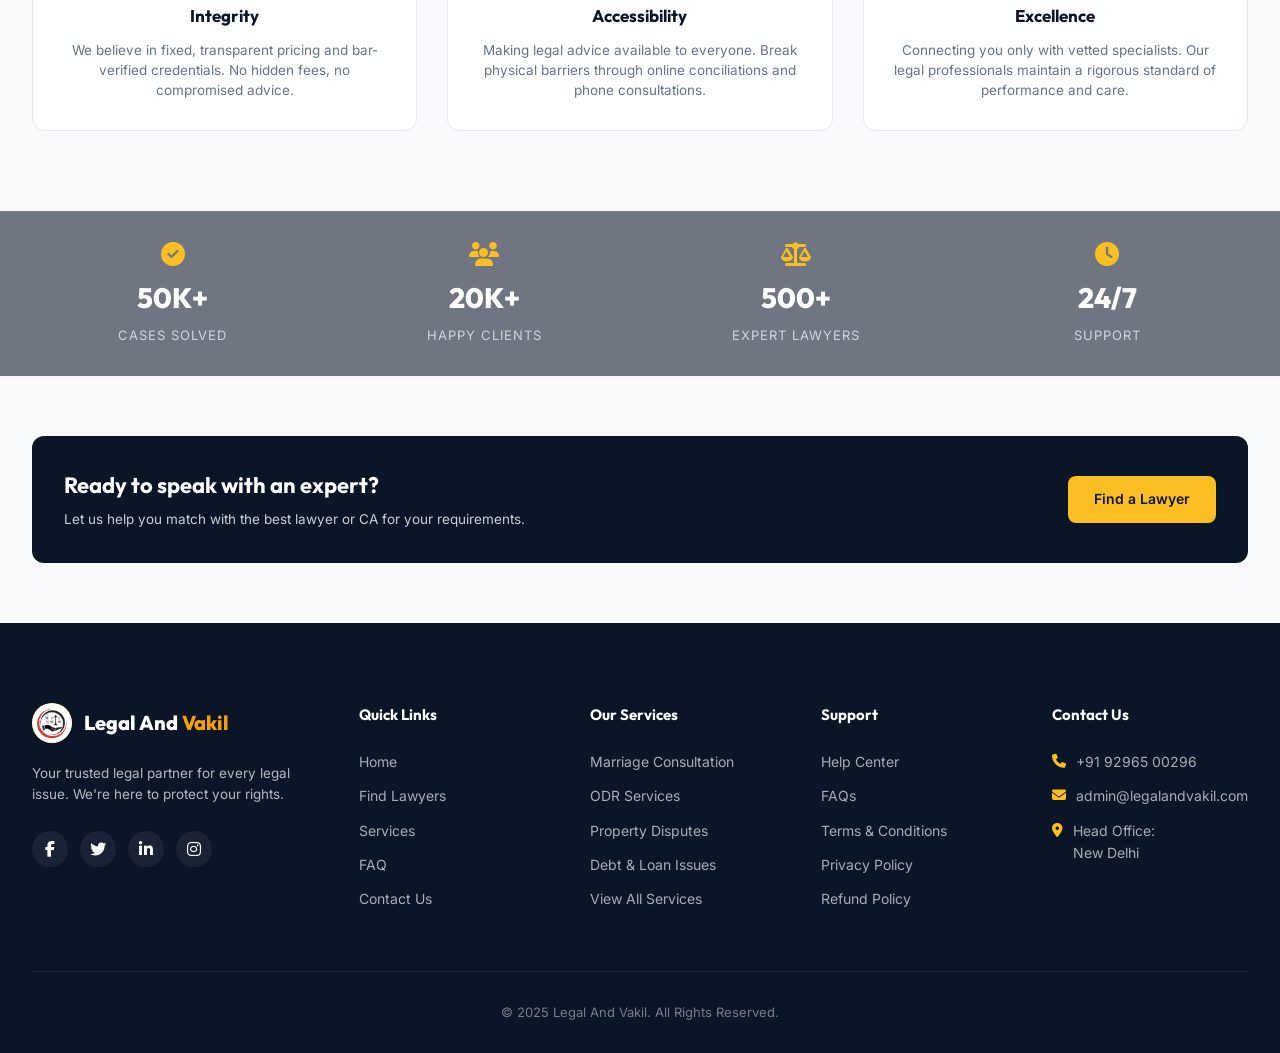
==== commit 01e00f33: "Added the new services option" ====
--- a/about.html
+++ b/about.html
@@ -26,8 +26,141 @@
                 </a>
                 
                 <ul class="nav-links">
-                    <li><a href="index.html">Home</a></li>
-                    <li><a href="lawyers.html">Find Lawyers</a></li>
+                    <li><a href="index.html" >Home</a></li>
+                    <li class="dropdown">
+                        <a href="lawyers.html">Lawyers <i class="fas fa-chevron-down" style="font-size: 10px; margin-left: 2px;"></i></a>
+                        <ul class="dropdown-menu lawyers-dropdown">
+                            <li><a href="lawyers.html?specialty=Criminal+Lawyer">Criminal Lawyer</a></li>
+                            <li><a href="lawyers.html?specialty=Immigration+Lawyer">Immigration Lawyer</a></li>
+                            <li><a href="lawyers.html?specialty=Family+Lawyer">Family Lawyer</a></li>
+                            <li><a href="lawyers.html?specialty=Real+Estate+Lawyer">Real Estate Lawyer</a></li>
+                            <li><a href="lawyers.html?specialty=Civil+Litigator">Civil Litigator</a></li>
+                            <li><a href="lawyers.html?specialty=Environmental+Lawyer">Environmental Lawyer</a></li>
+                            <li><a href="lawyers.html?specialty=Personal+Injury+Lawyer">Personal Injury Lawyer</a></li>
+                            <li><a href="lawyers.html?specialty=Estate+Planning+Lawyer">Estate Planning Lawyer</a></li>
+                            <li><a href="lawyers.html?specialty=Corporate+Lawyer">Corporate Lawyer</a></li>
+                            <li><a href="lawyers.html?specialty=Bankruptcy+Lawyer">Bankruptcy Lawyer</a></li>
+                            <li><a href="lawyers.html?specialty=Intellectual+Property+Lawyer">Intellectual Property Lawyer</a></li>
+                            <li><a href="lawyers.html?specialty=Constitutional+Lawyer">Constitutional Lawyer</a></li>
+                            <li><a href="lawyers.html?specialty=Tax+Lawyer">Tax Lawyer</a></li>
+                            <li><a href="lawyers.html?specialty=Medical+Malpractice+Lawyer">Medical Malpractice Lawyer</a></li>
+                            <li><a href="lawyers.html?specialty=Employment+Lawyer">Employment Lawyer</a></li>
+                            <li><a href="lawyers.html?specialty=Entertainment+Lawyer">Entertainment Lawyer</a></li>
+                            <li><a href="lawyers.html?specialty=Labor+Lawyer">Labor Lawyer</a></li>
+                            <li><a href="lawyers.html?specialty=Insurance+Lawyer">Insurance Lawyer</a></li>
+                            <li><a href="lawyers.html?specialty=Cyber+Lawyer">Cyber Lawyer</a></li>
+                            <li><a href="lawyers.html?specialty=Banking+Lawyer">Banking Lawyer</a></li>
+                        </ul>
+                    </li>
+                    <li class="dropdown mega-dropdown">
+                        <a href="#">Company Registration <i class="fas fa-chevron-down" style="font-size: 10px; margin-left: 2px;"></i></a>
+                        <div class="dropdown-menu mega-menu">
+                            <div class="mega-menu-content">
+                                <!-- Column 1: Incorporation -->
+                                <div class="mega-column">
+                                    <h4 class="mega-title"><i class="fas fa-briefcase"></i> Incorporation</h4>
+                                    <ul>
+                                        <li><a href="service-details.html?service=pvt-ltd">Private Limited Company</a></li>
+                                        <li><a href="service-details.html?service=llp">LLP Registration</a></li>
+                                        <li><a href="service-details.html?service=opc">One Person Company</a></li>
+                                        <li><a href="service-details.html?service=public-ltd">Public Limited Company</a></li>
+                                        <li><a href="service-details.html?service=section-8">Section 8 Company</a></li>
+                                        <li><a href="service-details.html?service=business">Business Registration License</a></li>
+                                        <li><a href="service-details.html?service=nidhi">Nidhi Company Registration</a></li>
+                                        <li><a href="service-details.html?service=subsidiary">Indian Subsidiary Registration</a></li>
+                                    </ul>
+                                </div>
+                                <!-- Column 2: Compliance -->
+                                <div class="mega-column">
+                                    <h4 class="mega-title"><i class="fas fa-briefcase"></i> Compliance</h4>
+                                    <ul>
+                                        <li><a href="#">Director DIN e KYC Update</a></li>
+                                        <li><a href="#">Appointment of Director</a></li>
+                                        <li><a href="#">Removal of Director</a></li>
+                                        <li><a href="#">Pvt. Ltd. Winding up</a></li>
+                                        <li><a href="#">LLP Winding Up</a></li>
+                                        <li><a href="#">Increase Authorized Capital</a></li>
+                                        <li><a href="#">Registered Office Change</a></li>
+                                        <li><a href="#">Change Company Name</a></li>
+                                        <li><a href="#">MOA Amendment of Pvt. Ltd.</a></li>
+                                        <li><a href="#">MOA Amendment of Public Limited</a></li>
+                                        <li><a href="#">MOA Amendment of Section 8</a></li>
+                                        <li><a href="#">Share Transfer</a></li>
+                                        <li><a href="#">JanSamarth Registration</a></li>
+                                        <li><a href="#">Credit Management Analysis</a></li>
+                                    </ul>
+                                </div>
+                                <!-- Column 3: Conversions & Winding Up -->
+                                <div class="mega-column no-header">
+                                    <ul>
+                                        <li><a href="#">OPC to PVT. Conversion</a></li>
+                                        <li><a href="#">PVT. to Public Ltd Conversion</a></li>
+                                        <li><a href="#">LLP to PVT Conversion</a></li>
+                                        <li><a href="#">Sec-8 Winding Up</a></li>
+                                        <li><a href="#">Nidhi Winding Up</a></li>
+                                        <li><a href="#">Indian Subsidiary Windup</a></li>
+                                    </ul>
+                                </div>
+                            </div>
+                        </div>
+                    </li>
+                    <li class="dropdown">
+                        <a href="#">Licenses <i class="fas fa-chevron-down" style="font-size: 10px; margin-left: 2px;"></i></a>
+                        <ul class="dropdown-menu licenses-dropdown">
+                            <li><a href="#">FSSAI Registration</a></li>
+                            <li><a href="#">FSSAI Food Labeling Compliance</a></li>
+                            <li><a href="#">FSSAI Renewal</a></li>
+                            <li><a href="#">FSSAI Annual Return Filing</a></li>
+                            <li><a href="#">FSSAI Modification</a></li>
+                            <li><a href="#">BIS Certificate</a></li>
+                            <li><a href="#">Import Export Code</a></li>
+                            <li><a href="#">Import Export Code Modification</a></li>
+                        </ul>
+                    </li>
+                    <li class="dropdown mega-dropdown">
+                        <a href="#">Tax & Compliance <i class="fas fa-chevron-down" style="font-size: 10px; margin-left: 2px;"></i></a>
+                        <div class="dropdown-menu mega-menu">
+                            <div class="mega-menu-content">
+                                <!-- Column 1: GST -->
+                                <div class="mega-column">
+                                    <h4 class="mega-title"><i class="fas fa-chart-pie"></i> GST</h4>
+                                    <ul>
+                                        <li><a href="#">GST Registration</a></li>
+                                        <li><a href="#">GST Return Filing</a></li>
+                                        <li><a href="#">GST Nil Return Filing</a></li>
+                                        <li><a href="#">GST Modification</a></li>
+                                        <li><a href="#">GSTR-9 Annual Filing</a></li>
+                                        <li><a href="#">GST LUT Filing</a></li>
+                                        <li><a href="#">GST E-Way Bill</a></li>
+                                    </ul>
+                                </div>
+                                <!-- Column 2: Annual Compliances & Others -->
+                                <div class="mega-column">
+                                    <h4 class="mega-title"><i class="fas fa-chart-pie"></i> Annual Compliances & Others</h4>
+                                    <ul>
+                                        <li><a href="#">Annual Compliance & Filing</a></li>
+                                        <li><a href="#">Annual Compliance & Bookkeeping</a></li>
+                                        <li><a href="#">Tax Planning & Consultancy</a></li>
+                                        <li><a href="#">Tax & Compliance</a></li>
+                                        <li><a href="#">Online Bookkeeping</a></li>
+                                        <li><a href="#">12A-80G-CSR</a></li>
+                                        <li><a href="#">Project Report</a></li>
+                                        <li><a href="#">DPT-3 Filing</a></li>
+                                        <li><a href="#">NGO DARPAN Registration</a></li>
+                                    </ul>
+                                </div>
+                                <!-- Column 3: Payroll Compliance -->
+                                <div class="mega-column">
+                                    <h4 class="mega-title"><i class="fas fa-chart-pie"></i> Payroll Compliance</h4>
+                                    <ul>
+                                        <li><a href="#">PF-ESIC Registration</a></li>
+                                        <li><a href="#">PF-ESIC Return Filing</a></li>
+                                        <li><a href="#">ESIC Registration</a></li>
+                                    </ul>
+                                </div>
+                            </div>
+                        </div>
+                    </li>
                     <li class="dropdown">
                         <a href="services.html">Services <i class="fas fa-chevron-down" style="font-size: 10px; margin-left: 2px;"></i></a>
                         <ul class="dropdown-menu">
@@ -60,6 +193,7 @@
                     <a href="search.html" style="color: inherit; text-decoration: none;" aria-label="Search"><i class="fas fa-magnifying-glass search-icon-btn"></i></a>
                     <a href="login.html" class="btn btn-outline" style="padding: 8px 18px; border-radius: 6px;">Login</a>
                     <a href="signup.html" class="btn btn-primary" style="padding: 8px 18px; border-radius: 6px;">Sign Up</a>
+                    <div class="mobile-menu" id="mobile-menu" style="display: none; cursor: pointer; font-size: 20px; padding: 8px; margin-left: 8px;"><i class="fas fa-bars"></i></div>
                 </div>
             </nav>
         </div>
--- a/style.css
+++ b/style.css
@@ -170,6 +170,7 @@
     transition: var(--transition);
     border: none;
     font-family: 'Inter', sans-serif;
+    white-space: nowrap;
 }
 
 .btn-primary {
@@ -230,6 +231,7 @@
     display: flex;
     align-items: center;
     gap: 12px;
+    flex-shrink: 0;
 }
 
 .logo-icon {
@@ -243,6 +245,7 @@
     color: var(--primary);
     font-size: 18px;
     overflow: hidden;
+    flex-shrink: 0;
 }
 
 .logo-icon img {
@@ -255,6 +258,7 @@
 .logo-text {
     display: flex;
     flex-direction: column;
+    white-space: nowrap;
 }
 
 .logo-title {
@@ -278,15 +282,17 @@
 .nav-links {
     display: flex;
     align-items: center;
-    gap: 28px;
+    gap: 16px;
+    margin: 0 40px;
 }
 
 .nav-links a {
-    font-size: 15px;
+    font-size: 14.5px;
     font-weight: 500;
     color: var(--primary);
-    padding: 8px 4px;
+    padding: 8px 2px;
     position: relative;
+    white-space: nowrap;
 }
 
 .nav-links a.active, .nav-links a:hover {
@@ -342,10 +348,120 @@
     color: var(--primary);
 }
 
+/* Mega Dropdown Menu */
+.nav-links .mega-dropdown {
+    position: static;
+}
+
+nav {
+    position: relative;
+}
+
+.mega-menu {
+    width: 900px !important;
+    max-width: 95vw !important;
+    left: 50% !important;
+    transform: translateX(-50%) !important;
+    padding: 30px 40px !important;
+    border-radius: 12px !important;
+    background-color: #ffffff !important;
+    box-shadow: 0 20px 40px rgba(0, 0, 0, 0.12) !important;
+    border: 1px solid rgba(0, 0, 0, 0.08) !important;
+    box-sizing: border-box !important;
+}
+
+.mega-menu-content {
+    display: grid !important;
+    grid-template-columns: 1fr 1.1fr 1fr !important;
+    gap: 30px !important;
+    position: relative !important;
+    z-index: 2 !important;
+}
+
+.mega-column {
+    display: flex !important;
+    flex-direction: column !important;
+}
+
+.mega-title {
+    font-size: 15px !important;
+    font-weight: 700 !important;
+    color: #1a202c !important;
+    margin-top: 0 !important;
+    margin-bottom: 16px !important;
+    display: flex !important;
+    align-items: center !important;
+    gap: 8px !important;
+    border-bottom: 2px solid rgba(0, 0, 0, 0.04) !important;
+    padding-bottom: 8px !important;
+}
+
+.mega-title i {
+    color: #2f855a !important; /* Green briefcase icon */
+    font-size: 16px !important;
+}
+
+.mega-column ul {
+    list-style: none !important;
+    padding: 0 !important;
+    margin: 0 !important;
+}
+
+.mega-column ul li {
+    margin-bottom: 4px !important;
+}
+
+.mega-column ul li a {
+    color: #4a5568 !important;
+    font-size: 13.5px !important;
+    font-weight: 500 !important;
+    padding: 6px 0 !important;
+    display: block !important;
+    transition: all 0.2s ease !important;
+    text-decoration: none !important;
+}
+
+.mega-column ul li a:hover {
+    color: #c53030 !important; /* Elegant red-orange hover */
+    background-color: transparent !important;
+    transform: translateX(4px) !important;
+}
+
+.mega-column.no-header {
+    margin-top: 41px !important; /* Align content with others under header */
+}
+
+/* Lawyers Dropdown 2-column Grid */
+.dropdown-menu.lawyers-dropdown {
+    width: 480px !important;
+    max-width: 95vw !important;
+    padding: 15px !important;
+    gap: 2px 16px !important;
+}
+
+.dropdown:hover .dropdown-menu.lawyers-dropdown {
+    display: grid !important;
+    grid-template-columns: repeat(2, 1fr) !important;
+}
+
+/* Licenses Dropdown 2-column Grid */
+.dropdown-menu.licenses-dropdown {
+    width: 480px !important;
+    max-width: 95vw !important;
+    padding: 15px !important;
+    gap: 2px 16px !important;
+}
+
+.dropdown:hover .dropdown-menu.licenses-dropdown {
+    display: grid !important;
+    grid-template-columns: repeat(2, 1fr) !important;
+}
+
 .nav-actions {
     display: flex;
     align-items: center;
     gap: 16px;
+    flex-shrink: 0;
 }
 
 .search-icon-btn {
@@ -2488,3 +2604,324 @@
         font-size: 24px;
     }
 }
+
+/* ==========================================================================
+   Company Registration Dynamic Pricing Component
+   ========================================================================== */
+.company-pricing-tabs {
+    display: flex;
+    justify-content: space-between;
+    gap: 10px;
+    border-bottom: 1px solid #e2e8f0;
+    margin-bottom: 30px;
+    padding-bottom: 5px;
+    overflow-x: auto;
+    scrollbar-width: none; /* Firefox */
+}
+.company-pricing-tabs::-webkit-scrollbar {
+    display: none; /* Chrome, Safari, Opera */
+}
+.company-pricing-tab {
+    flex: 1;
+    min-width: 140px;
+    text-align: center;
+    padding: 20px 15px;
+    cursor: pointer;
+    background: transparent;
+    border: none;
+    border-bottom: 3px solid transparent;
+    transition: all 0.3s cubic-bezier(0.4, 0, 0.2, 1);
+    position: relative;
+    outline: none;
+    display: flex;
+    flex-direction: column;
+    align-items: center;
+    justify-content: center;
+}
+.company-pricing-tab:not(.active) {
+    opacity: 0.5;
+}
+.company-pricing-tab:hover {
+    opacity: 0.85;
+}
+.company-pricing-tab.active {
+    opacity: 1;
+    border-bottom-color: #22c55e;
+}
+.company-pricing-tab .price-value {
+    font-size: 24px;
+    font-weight: 800;
+    color: #475569;
+    font-family: 'Outfit', sans-serif;
+    transition: color 0.3s ease;
+    line-height: 1.2;
+}
+.company-pricing-tab.active .price-value {
+    color: #22c55e;
+}
+.company-pricing-tab .plan-name {
+    font-size: 13px;
+    font-weight: 600;
+    color: #94a3b8;
+    margin-top: 6px;
+    text-transform: capitalize;
+    transition: color 0.3s ease;
+}
+.company-pricing-tab.active .plan-name {
+    color: #16a34a;
+}
+.company-pricing-tab .recommended-badge {
+    position: absolute;
+    top: -12px;
+    left: 50%;
+    transform: translateX(-50%);
+    background: #f97316;
+    color: white;
+    font-size: 10px;
+    font-weight: 800;
+    padding: 2px 8px;
+    border-radius: 4px;
+    text-transform: uppercase;
+    letter-spacing: 0.5px;
+    box-shadow: 0 2px 4px rgba(249, 115, 22, 0.3);
+}
+.company-pricing-details {
+    background: white;
+    border-radius: 16px;
+    border: 1px solid #e2e8f0;
+    padding: 40px;
+    box-shadow: 0 4px 20px rgba(0, 0, 0, 0.03);
+    transition: all 0.3s ease;
+}
+.company-pricing-details .pricing-title {
+    text-align: center;
+    font-size: 18px;
+    font-weight: 700;
+    color: #1e293b;
+    margin-bottom: 30px;
+    font-family: 'Outfit', sans-serif;
+}
+.company-pricing-details .pricing-grid {
+    display: grid;
+    grid-template-columns: repeat(3, 1fr);
+    gap: 20px 30px;
+    margin-bottom: 35px;
+}
+.company-pricing-details .pricing-bullet {
+    display: flex;
+    align-items: flex-start;
+    gap: 12px;
+    font-size: 14.5px;
+    color: #475569;
+    line-height: 1.5;
+}
+.company-pricing-details .pricing-bullet i {
+    color: #22c55e;
+    font-size: 16px;
+    margin-top: 3px;
+    flex-shrink: 0;
+}
+.company-pricing-details .pricing-footer {
+    display: flex;
+    justify-content: center;
+    margin-top: 10px;
+}
+.company-pricing-details .register-btn {
+    background: #f97316;
+    color: white;
+    border: none;
+    border-radius: 50px;
+    padding: 14px 45px;
+    font-size: 16px;
+    font-weight: 700;
+    cursor: pointer;
+    box-shadow: 0 4px 15px rgba(249, 115, 22, 0.3);
+    transition: all 0.3s ease;
+    display: inline-flex;
+    align-items: center;
+    gap: 8px;
+    text-decoration: none;
+    font-family: 'Outfit', sans-serif;
+}
+.company-pricing-details .register-btn:hover {
+    background: #ea580c;
+    transform: translateY(-2px);
+    box-shadow: 0 6px 20px rgba(249, 115, 22, 0.4);
+}
+
+@media (max-width: 992px) {
+    .company-pricing-details .pricing-grid {
+        grid-template-columns: repeat(2, 1fr);
+    }
+}
+@media (max-width: 768px) {
+    .company-pricing-details {
+        padding: 30px 20px;
+    }
+    .company-pricing-details .pricing-grid {
+        grid-template-columns: 1fr;
+        gap: 15px;
+    }
+}
+
+/* Company Registration Required Documents */
+.company-documents-grid {
+    display: grid;
+    grid-template-columns: repeat(3, 1fr);
+    gap: 40px 30px;
+    margin-top: 40px;
+}
+.document-item {
+    text-align: center;
+    display: flex;
+    flex-direction: column;
+    align-items: center;
+    padding: 20px;
+    border-radius: 12px;
+    transition: all 0.3s ease;
+}
+.document-item:hover {
+    transform: translateY(-5px);
+}
+.document-icon {
+    font-size: 38px;
+    color: #94a3b8;
+    margin-bottom: 12px;
+    transition: color 0.3s ease;
+    height: 45px;
+    display: flex;
+    align-items: center;
+    justify-content: center;
+}
+.document-item:hover .document-icon {
+    color: #16a34a;
+}
+.document-number {
+    font-size: 36px;
+    font-weight: 800;
+    color: #475569;
+    font-family: 'Outfit', sans-serif;
+    margin-bottom: 10px;
+    line-height: 1;
+}
+.document-text {
+    font-size: 15px;
+    font-weight: 600;
+    color: #475569;
+    font-family: 'Outfit', sans-serif;
+}
+.document-subtext {
+    font-size: 11px;
+    color: #94a3b8;
+    margin-top: 6px;
+    max-width: 200px;
+    line-height: 1.4;
+}
+
+@media (max-width: 992px) {
+    .company-documents-grid {
+        grid-template-columns: repeat(2, 1fr);
+        gap: 30px 20px;
+    }
+}
+@media (max-width: 576px) {
+    .company-documents-grid {
+        grid-template-columns: 1fr;
+        gap: 25px;
+}
+
+/* Mobile Responsive Header Styles */
+@media (max-width: 992px) {
+    .mobile-menu {
+        display: block !important;
+    }
+    
+    .nav-links {
+        position: absolute !important;
+        top: 80px !important;
+        left: 0 !important;
+        width: 100% !important;
+        background-color: #ffffff !important;
+        border-top: 1px solid var(--border-color, #e2e8f0) !important;
+        border-bottom: 1px solid var(--border-color, #e2e8f0) !important;
+        flex-direction: column !important;
+        align-items: stretch !important;
+        gap: 0 !important;
+        margin: 0 !important;
+        max-height: 0 !important;
+        overflow: hidden !important;
+        transition: all 0.3s ease-in-out !important;
+        box-shadow: 0 10px 15px -3px rgba(0,0,0,0.08) !important;
+        z-index: 1000 !important;
+    }
+    
+    .nav-links.active {
+        max-height: 500px !important;
+        overflow-y: auto !important;
+    }
+    
+    .nav-links li {
+        width: 100% !important;
+    }
+    
+    .nav-links a {
+        padding: 14px 24px !important;
+        display: block !important;
+        border-bottom: 1px solid rgba(0,0,0,0.04) !important;
+        white-space: normal !important;
+        width: 100% !important;
+        box-sizing: border-box !important;
+    }
+    
+    .nav-links a::after {
+        display: none !important; /* Hide hover underline animation on mobile */
+    }
+    
+    /* Dropdown adjustment on mobile menu */
+    .dropdown-menu {
+        position: static !important;
+        width: 100% !important;
+        max-width: 100% !important;
+        transform: none !important;
+        box-shadow: none !important;
+        border: none !important;
+        background-color: #f8fafc !important;
+        display: none !important;
+        padding: 0 !important;
+    }
+    
+    .dropdown.active .dropdown-menu,
+    .dropdown:hover .dropdown-menu {
+        display: block !important;
+    }
+    
+    /* Mega menu columns stack vertically on mobile */
+    .mega-menu-content {
+        grid-template-columns: 1fr !important;
+        gap: 15px !important;
+        padding: 15px 24px !important;
+    }
+    
+    .mega-column.no-header {
+        margin-top: 0 !important;
+    }
+    
+    .dropdown-menu.lawyers-dropdown,
+    .dropdown-menu.licenses-dropdown {
+        grid-template-columns: 1fr !important;
+        padding: 10px 24px !important;
+        gap: 0 !important;
+    }
+    
+    /* Show Login and SignUp, hide or keep search icon compact */
+    .nav-actions {
+        gap: 10px !important;
+    }
+    
+    .nav-actions .btn {
+        padding: 6px 12px !important;
+        font-size: 13px !important;
+    }
+}
+
+
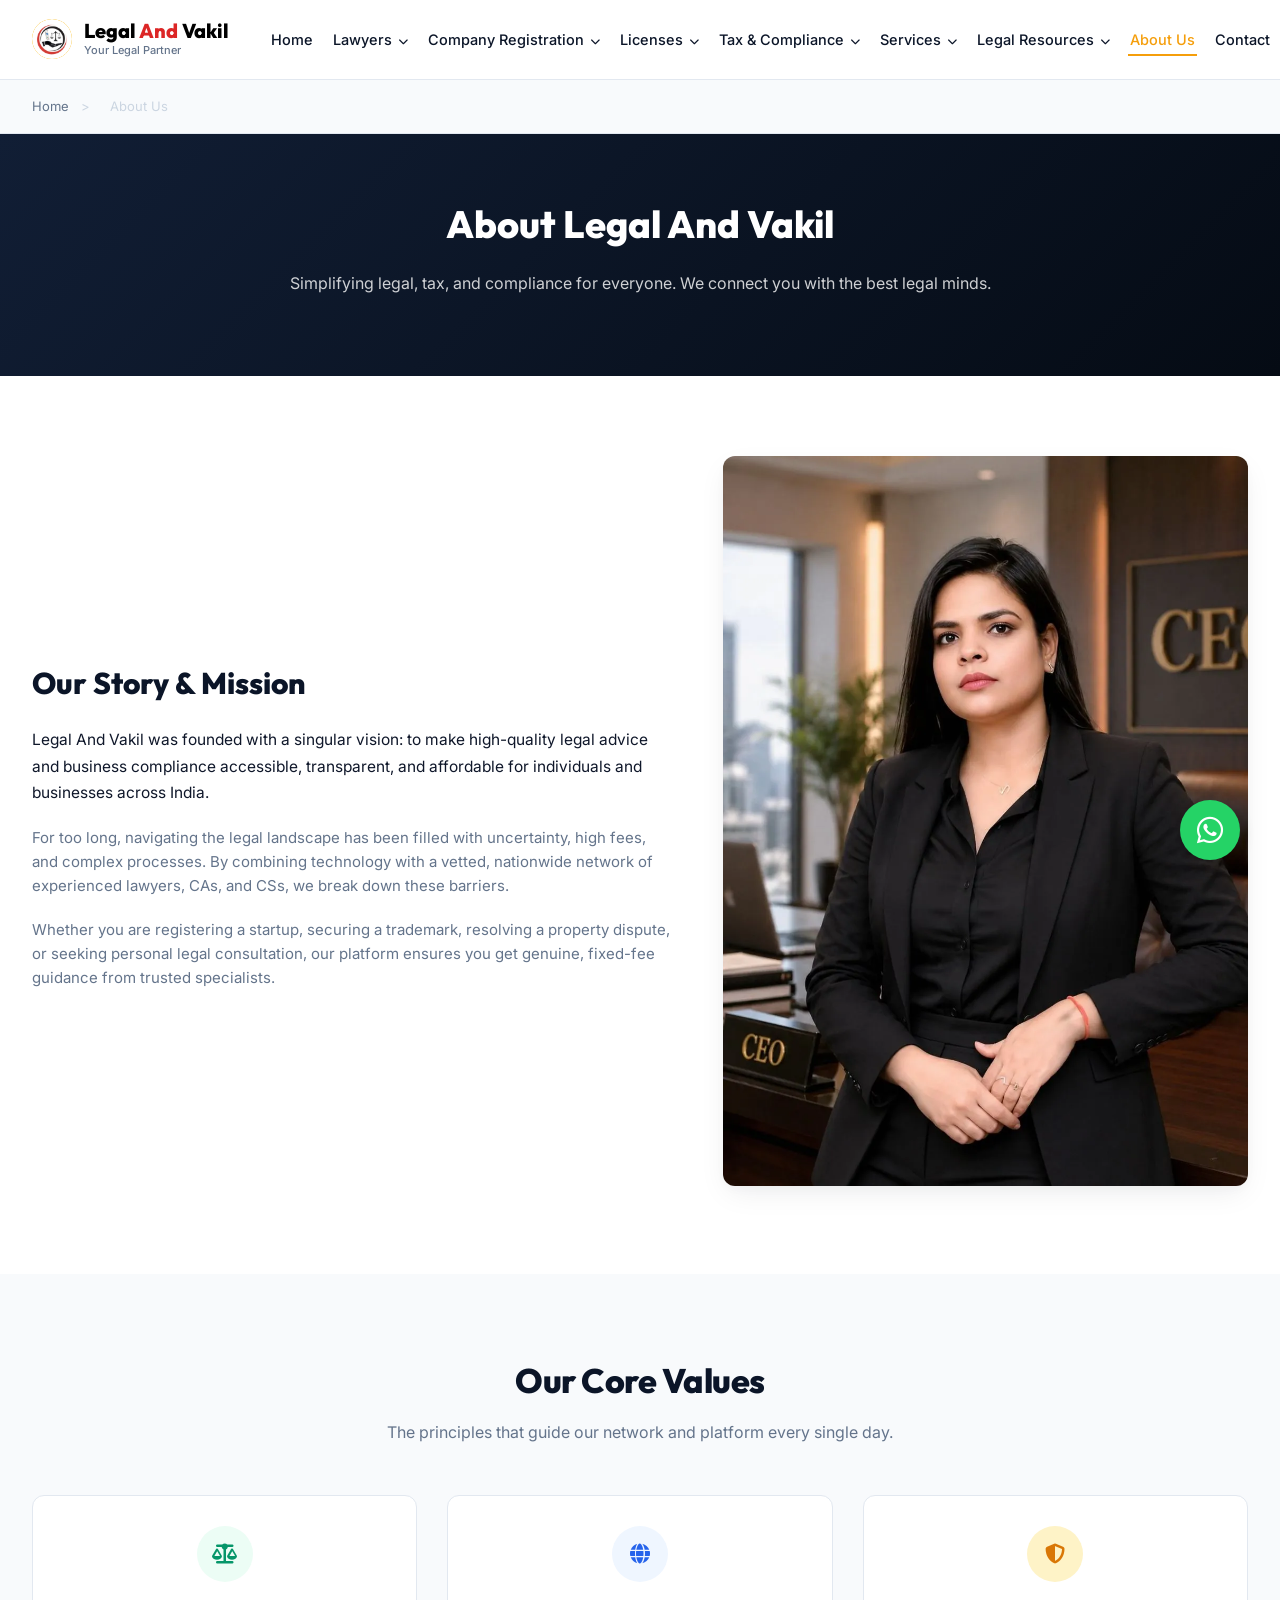
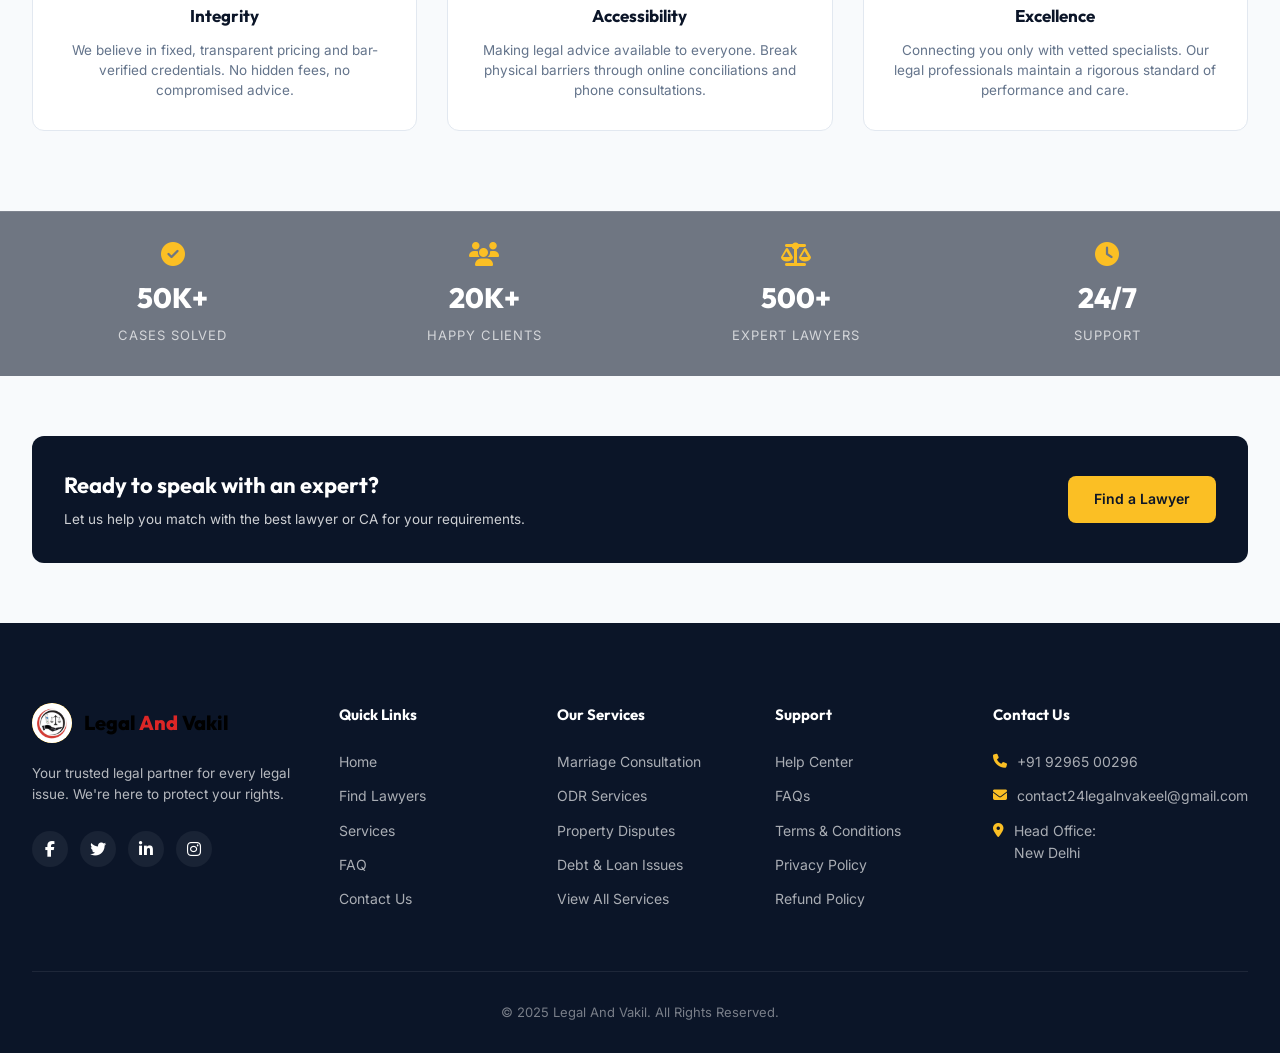
==== commit 9464f7fa: "Added all other pages" ====
--- a/about.html
+++ b/about.html
@@ -1,5 +1,6 @@
 <!DOCTYPE html>
 <html lang="en">
+
 <head>
     <meta charset="UTF-8">
     <meta name="viewport" content="width=device-width, initial-scale=1.0">
@@ -9,6 +10,7 @@
     <!-- Custom CSS -->
     <link rel="stylesheet" href="style.css">
 </head>
+
 <body>
 
     <!-- Header / Navigation -->
@@ -20,15 +22,16 @@
                         <img src="assets/logo.png" alt="Legal And Vakil Logo">
                     </div>
                     <div class="logo-text">
-                        <span class="logo-title">Legal And <span>Vakil</span></span>
+                        <span class="logo-title"><span class="logo-legal">Legal</span> <span class="logo-and">And</span> <span class="logo-vakil">Vakil</span></span>
                         <span class="logo-subtitle">Your Legal Partner</span>
                     </div>
                 </a>
-                
+
                 <ul class="nav-links">
-                    <li><a href="index.html" >Home</a></li>
+                    <li><a href="index.html">Home</a></li>
                     <li class="dropdown">
-                        <a href="lawyers.html">Lawyers <i class="fas fa-chevron-down" style="font-size: 10px; margin-left: 2px;"></i></a>
+                        <a href="lawyers.html">Lawyers <i class="fas fa-chevron-down"
+                                style="font-size: 10px; margin-left: 2px;"></i></a>
                         <ul class="dropdown-menu lawyers-dropdown">
                             <li><a href="lawyers.html?specialty=Criminal+Lawyer">Criminal Lawyer</a></li>
                             <li><a href="lawyers.html?specialty=Immigration+Lawyer">Immigration Lawyer</a></li>
@@ -40,10 +43,12 @@
                             <li><a href="lawyers.html?specialty=Estate+Planning+Lawyer">Estate Planning Lawyer</a></li>
                             <li><a href="lawyers.html?specialty=Corporate+Lawyer">Corporate Lawyer</a></li>
                             <li><a href="lawyers.html?specialty=Bankruptcy+Lawyer">Bankruptcy Lawyer</a></li>
-                            <li><a href="lawyers.html?specialty=Intellectual+Property+Lawyer">Intellectual Property Lawyer</a></li>
+                            <li><a href="lawyers.html?specialty=Intellectual+Property+Lawyer">Intellectual Property
+                                    Lawyer</a></li>
                             <li><a href="lawyers.html?specialty=Constitutional+Lawyer">Constitutional Lawyer</a></li>
                             <li><a href="lawyers.html?specialty=Tax+Lawyer">Tax Lawyer</a></li>
-                            <li><a href="lawyers.html?specialty=Medical+Malpractice+Lawyer">Medical Malpractice Lawyer</a></li>
+                            <li><a href="lawyers.html?specialty=Medical+Malpractice+Lawyer">Medical Malpractice
+                                    Lawyer</a></li>
                             <li><a href="lawyers.html?specialty=Employment+Lawyer">Employment Lawyer</a></li>
                             <li><a href="lawyers.html?specialty=Entertainment+Lawyer">Entertainment Lawyer</a></li>
                             <li><a href="lawyers.html?specialty=Labor+Lawyer">Labor Lawyer</a></li>
@@ -53,123 +58,176 @@
                         </ul>
                     </li>
                     <li class="dropdown mega-dropdown">
-                        <a href="#">Company Registration <i class="fas fa-chevron-down" style="font-size: 10px; margin-left: 2px;"></i></a>
+                        <a href="#">Company Registration <i class="fas fa-chevron-down"
+                                style="font-size: 10px; margin-left: 2px;"></i></a>
                         <div class="dropdown-menu mega-menu">
                             <div class="mega-menu-content">
                                 <!-- Column 1: Incorporation -->
                                 <div class="mega-column">
                                     <h4 class="mega-title"><i class="fas fa-briefcase"></i> Incorporation</h4>
                                     <ul>
-                                        <li><a href="service-details.html?service=pvt-ltd">Private Limited Company</a></li>
+                                        <li><a href="service-details.html?service=pvt-ltd">Private Limited Company</a>
+                                        </li>
                                         <li><a href="service-details.html?service=llp">LLP Registration</a></li>
                                         <li><a href="service-details.html?service=opc">One Person Company</a></li>
-                                        <li><a href="service-details.html?service=public-ltd">Public Limited Company</a></li>
+                                        <li><a href="service-details.html?service=public-ltd">Public Limited Company</a>
+                                        </li>
                                         <li><a href="service-details.html?service=section-8">Section 8 Company</a></li>
-                                        <li><a href="service-details.html?service=business">Business Registration License</a></li>
-                                        <li><a href="service-details.html?service=nidhi">Nidhi Company Registration</a></li>
-                                        <li><a href="service-details.html?service=subsidiary">Indian Subsidiary Registration</a></li>
+                                        <li><a href="service-details.html?service=business">Business Registration
+                                                License</a></li>
+                                        <li><a href="service-details.html?service=nidhi">Nidhi Company Registration</a>
+                                        </li>
+                                        <li><a href="service-details.html?service=subsidiary">Indian Subsidiary
+                                                Registration</a></li>
                                     </ul>
                                 </div>
                                 <!-- Column 2: Compliance -->
                                 <div class="mega-column">
                                     <h4 class="mega-title"><i class="fas fa-briefcase"></i> Compliance</h4>
                                     <ul>
-                                        <li><a href="#">Director DIN e KYC Update</a></li>
-                                        <li><a href="#">Appointment of Director</a></li>
-                                        <li><a href="#">Removal of Director</a></li>
-                                        <li><a href="#">Pvt. Ltd. Winding up</a></li>
+                                        <li><a href="service-details.html?service=din-kyc">Director DIN e KYC Update</a>
+                                        </li>
+                                        <li><a href="service-details.html?service=appointment-director">Appointment of
+                                                Director</a></li>
+                                        <li><a href="service-details.html?service=removal-director">Removal of
+                                                Director</a></li>
+                                        <li><a href="service-details.html?service=pvt-ltd-winding-up">Pvt. Ltd. Winding
+                                                up</a></li>
                                         <li><a href="#">LLP Winding Up</a></li>
-                                        <li><a href="#">Increase Authorized Capital</a></li>
-                                        <li><a href="#">Registered Office Change</a></li>
-                                        <li><a href="#">Change Company Name</a></li>
-                                        <li><a href="#">MOA Amendment of Pvt. Ltd.</a></li>
-                                        <li><a href="#">MOA Amendment of Public Limited</a></li>
-                                        <li><a href="#">MOA Amendment of Section 8</a></li>
-                                        <li><a href="#">Share Transfer</a></li>
-                                        <li><a href="#">JanSamarth Registration</a></li>
-                                        <li><a href="#">Credit Management Analysis</a></li>
+                                        <li><a href="service-details.html?service=increase-authorized-capital">Increase
+                                                Authorized Capital</a></li>
+                                        <li><a href="service-details.html?service=registered-office-change">Registered
+                                                Office Change</a></li>
+                                        <li><a href="service-details.html?service=change-company-name">Change Company
+                                                Name</a></li>
+                                        <li><a href="service-details.html?service=moa-amendment-pvt">MOA Amendment of
+                                                Pvt. Ltd.</a></li>
+                                        <li><a href="service-details.html?service=moa-amendment-public">MOA Amendment of
+                                                Public Limited</a></li>
+                                        <li><a href="service-details.html?service=moa-amendment-sec8">MOA Amendment of
+                                                Section 8</a></li>
+                                        <li><a href="service-details.html?service=share-transfer">Share Transfer</a>
+                                        </li>
+                                        <li><a href="service-details.html?service=jansamarth-registration">JanSamarth
+                                                Registration</a></li>
+                                        <li><a href="service-details.html?service=credit-management-analysis">Credit
+                                                Management Analysis</a></li>
                                     </ul>
                                 </div>
                                 <!-- Column 3: Conversions & Winding Up -->
                                 <div class="mega-column no-header">
                                     <ul>
-                                        <li><a href="#">OPC to PVT. Conversion</a></li>
-                                        <li><a href="#">PVT. to Public Ltd Conversion</a></li>
-                                        <li><a href="#">LLP to PVT Conversion</a></li>
-                                        <li><a href="#">Sec-8 Winding Up</a></li>
-                                        <li><a href="#">Nidhi Winding Up</a></li>
-                                        <li><a href="#">Indian Subsidiary Windup</a></li>
+                                        <li><a href="service-details.html?service=opc-to-pvt-ltd">OPC to PVT.
+                                                Conversion</a></li>
+                                        <li><a href="service-details.html?service=pvt-to-public-ltd">PVT. to Public Ltd
+                                                Conversion</a></li>
+                                        <li><a href="service-details.html?service=llp-to-pvt-ltd">LLP to PVT
+                                                Conversion</a></li>
+                                        <li><a href="service-details.html?service=sec-8-winding-up">Sec-8 Winding Up</a>
+                                        </li>
+                                        <li><a href="service-details.html?service=nidhi-winding-up">Nidhi Winding Up</a>
+                                        </li>
+                                        <li><a href="service-details.html?service=subsidiary-winding-up">Indian
+                                                Subsidiary Windup</a></li>
                                     </ul>
                                 </div>
                             </div>
                         </div>
                     </li>
                     <li class="dropdown">
-                        <a href="#">Licenses <i class="fas fa-chevron-down" style="font-size: 10px; margin-left: 2px;"></i></a>
+                        <a href="#">Licenses <i class="fas fa-chevron-down"
+                                style="font-size: 10px; margin-left: 2px;"></i></a>
                         <ul class="dropdown-menu licenses-dropdown">
-                            <li><a href="#">FSSAI Registration</a></li>
-                            <li><a href="#">FSSAI Food Labeling Compliance</a></li>
-                            <li><a href="#">FSSAI Renewal</a></li>
-                            <li><a href="#">FSSAI Annual Return Filing</a></li>
-                            <li><a href="#">FSSAI Modification</a></li>
-                            <li><a href="#">BIS Certificate</a></li>
-                            <li><a href="#">Import Export Code</a></li>
-                            <li><a href="#">Import Export Code Modification</a></li>
+                            <li><a href="service-details.html?service=fssai-registration">FSSAI Registration</a></li>
+                            <li><a href="service-details.html?service=fssai-food-labeling">FSSAI Food Labeling
+                                    Compliance</a></li>
+                            <li><a href="service-details.html?service=fssai-renewal">FSSAI Renewal</a></li>
+                            <li><a href="service-details.html?service=fssai-annual-return">FSSAI Annual Return
+                                    Filing</a></li>
+                            <li><a href="service-details.html?service=fssai-modification">FSSAI Modification</a></li>
+                            <li><a href="service-details.html?service=bis-certificate">BIS Certificate</a></li>
+                            <li><a href="service-details.html?service=import-export-code">Import Export Code</a></li>
+                            <li><a href="service-details.html?service=import-export-modification">Import Export Code
+                                    Modification</a></li>
                         </ul>
                     </li>
                     <li class="dropdown mega-dropdown">
-                        <a href="#">Tax & Compliance <i class="fas fa-chevron-down" style="font-size: 10px; margin-left: 2px;"></i></a>
+                        <a href="#">Tax & Compliance <i class="fas fa-chevron-down"
+                                style="font-size: 10px; margin-left: 2px;"></i></a>
                         <div class="dropdown-menu mega-menu">
                             <div class="mega-menu-content">
                                 <!-- Column 1: GST -->
                                 <div class="mega-column">
                                     <h4 class="mega-title"><i class="fas fa-chart-pie"></i> GST</h4>
                                     <ul>
-                                        <li><a href="#">GST Registration</a></li>
-                                        <li><a href="#">GST Return Filing</a></li>
-                                        <li><a href="#">GST Nil Return Filing</a></li>
-                                        <li><a href="#">GST Modification</a></li>
-                                        <li><a href="#">GSTR-9 Annual Filing</a></li>
-                                        <li><a href="#">GST LUT Filing</a></li>
-                                        <li><a href="#">GST E-Way Bill</a></li>
+                                        <li><a href="service-details.html?service=gst-registration">GST Registration</a>
+                                        </li>
+                                        <li><a href="service-details.html?service=gst-return-filing">GST Return
+                                                Filing</a></li>
+                                        <li><a href="service-details.html?service=gst-nil-return-filing">GST Nil Return
+                                                Filing</a></li>
+                                        <li><a href="service-details.html?service=gst-modification">GST Modification</a>
+                                        </li>
+                                        <li><a href="service-details.html?service=gstr-9-annual-filing">GSTR-9 Annual
+                                                Filing</a></li>
+                                        <li><a href="service-details.html?service=gst-lut-filing">GST LUT Filing</a>
+                                        </li>
+                                        <li><a href="service-details.html?service=gst-eway-bill">GST E-Way Bill</a></li>
                                     </ul>
                                 </div>
                                 <!-- Column 2: Annual Compliances & Others -->
                                 <div class="mega-column">
-                                    <h4 class="mega-title"><i class="fas fa-chart-pie"></i> Annual Compliances & Others</h4>
-                                    <ul>
-                                        <li><a href="#">Annual Compliance & Filing</a></li>
-                                        <li><a href="#">Annual Compliance & Bookkeeping</a></li>
-                                        <li><a href="#">Tax Planning & Consultancy</a></li>
-                                        <li><a href="#">Tax & Compliance</a></li>
-                                        <li><a href="#">Online Bookkeeping</a></li>
-                                        <li><a href="#">12A-80G-CSR</a></li>
-                                        <li><a href="#">Project Report</a></li>
-                                        <li><a href="#">DPT-3 Filing</a></li>
-                                        <li><a href="#">NGO DARPAN Registration</a></li>
+                                    <h4 class="mega-title"><i class="fas fa-chart-pie"></i> Annual Compliances & Others
+                                    </h4>
+                                    <ul>
+                                        <li><a href="service-details.html?service=online-annual-compliance-filing">Annual
+                                                Compliance & Filing</a></li>
+                                        <li><a href="service-details.html?service=annual-compliance-bookkeeping">Annual
+                                                Compliance & Bookkeeping</a></li>
+                                        <li><a href="service-details.html?service=online-tax-planning-consultancy">Tax
+                                                Planning & Consultancy</a></li>
+                                        <li><a href="service-details.html?service=tax-compliance-guide">Tax &
+                                                Compliance</a></li>
+                                        <li><a href="service-details.html?service=online-bookkeeping-service">Online
+                                                Bookkeeping</a></li>
+                                        <li><a
+                                                href="service-details.html?service=section-8-company-compliance-filing">12A-80G-CSR</a>
+                                        </li>
+                                        <li><a href="service-details.html?service=project-report-preparation">Project
+                                                Report</a></li>
+                                        <li><a href="service-details.html?service=online-filing-dpt-3">DPT-3 Filing</a>
+                                        </li>
+                                        <li><a href="service-details.html?service=ngo-darpan-registration">NGO DARPAN
+                                                Registration</a></li>
                                     </ul>
                                 </div>
                                 <!-- Column 3: Payroll Compliance -->
                                 <div class="mega-column">
                                     <h4 class="mega-title"><i class="fas fa-chart-pie"></i> Payroll Compliance</h4>
                                     <ul>
-                                        <li><a href="#">PF-ESIC Registration</a></li>
-                                        <li><a href="#">PF-ESIC Return Filing</a></li>
-                                        <li><a href="#">ESIC Registration</a></li>
+                                        <li><a href="service-details.html?service=pf-esic-registration">PF-ESIC
+                                                Registration</a></li>
+                                        <li><a href="service-details.html?service=esic-return-filing">PF-ESIC Return
+                                                Filing</a></li>
+                                        <li><a href="service-details.html?service=esic-registration">ESIC
+                                                Registration</a></li>
                                     </ul>
                                 </div>
                             </div>
                         </div>
                     </li>
                     <li class="dropdown">
-                        <a href="services.html">Services <i class="fas fa-chevron-down" style="font-size: 10px; margin-left: 2px;"></i></a>
+                        <a href="services.html">Services <i class="fas fa-chevron-down"
+                                style="font-size: 10px; margin-left: 2px;"></i></a>
                         <ul class="dropdown-menu">
                             <li><a href="service-details.html?service=marriage">Marriage Consultation</a></li>
                             <li><a href="service-details.html?service=odr">ODR Services</a></li>
                             <li><a href="service-details.html?service=property">Property Disputes</a></li>
                             <li><a href="service-details.html?service=business">Corporate & Setup</a></li>
                             <li class="divider" style="border-top: 1px solid rgba(0,0,0,0.08); margin: 4px 0;"></li>
-                            <li class="dropdown-header" style="padding: 4px 16px; font-size: 11px; font-weight: bold; text-transform: uppercase; color: var(--text-muted);">Company Setup</li>
+                            <li class="dropdown-header"
+                                style="padding: 4px 16px; font-size: 11px; font-weight: bold; text-transform: uppercase; color: var(--text-muted);">
+                                Company Setup</li>
                             <li><a href="service-details.html?service=pvt-ltd">Private Limited Company</a></li>
                             <li><a href="service-details.html?service=llp">LLP Registration</a></li>
                             <li><a href="service-details.html?service=opc">One Person Company</a></li>
@@ -180,20 +238,32 @@
                         </ul>
                     </li>
                     <li class="dropdown">
-                        <a href="#">Legal Resources <i class="fas fa-chevron-down" style="font-size: 10px; margin-left: 2px;"></i></a>
+                        <a href="#">Legal Resources <i class="fas fa-chevron-down"
+                                style="font-size: 10px; margin-left: 2px;"></i></a>
                         <ul class="dropdown-menu">
                             <li><a href="faq.html">FAQ</a></li>
                         </ul>
                     </li>
                     <li><a href="about.html" class="active">About Us</a></li>
                     <li><a href="contact.html">Contact</a></li>
+                    <li class="mobile-action-item"><a href="search.html"><i class="fas fa-magnifying-glass"
+                                style="margin-right: 6px;"></i> Search</a></li>
+                    <li class="mobile-action-item"><a href="login.html"><i class="fas fa-sign-in-alt"
+                                style="margin-right: 6px;"></i> Login</a></li>
+                    <li class="mobile-action-item"><a href="signup.html"><i class="fas fa-user-plus"
+                                style="margin-right: 6px;"></i> Sign Up</a></li>
                 </ul>
 
                 <div class="nav-actions">
-                    <a href="search.html" style="color: inherit; text-decoration: none;" aria-label="Search"><i class="fas fa-magnifying-glass search-icon-btn"></i></a>
-                    <a href="login.html" class="btn btn-outline" style="padding: 8px 18px; border-radius: 6px;">Login</a>
-                    <a href="signup.html" class="btn btn-primary" style="padding: 8px 18px; border-radius: 6px;">Sign Up</a>
-                    <div class="mobile-menu" id="mobile-menu" style="display: none; cursor: pointer; font-size: 20px; padding: 8px; margin-left: 8px;"><i class="fas fa-bars"></i></div>
+                    <a href="search.html" style="color: inherit; text-decoration: none;" aria-label="Search"><i
+                            class="fas fa-magnifying-glass search-icon-btn"></i></a>
+                    <a href="login.html" class="btn btn-outline"
+                        style="padding: 8px 18px; border-radius: 6px;">Login</a>
+                    <a href="signup.html" class="btn btn-primary" style="padding: 8px 18px; border-radius: 6px;">Sign
+                        Up</a>
+                    <div class="mobile-menu" id="mobile-menu"
+                        style="display: none; cursor: pointer; font-size: 20px; padding: 8px; margin-left: 8px;"><i
+                            class="fas fa-bars"></i></div>
                 </div>
             </nav>
         </div>
@@ -211,7 +281,8 @@
     <!-- Directory Hero -->
     <section class="directory-hero">
         <div class="container">
-            <div class="directory-hero-content reveal-onload" style="max-width: 100%; text-align: center; margin: 0 auto;">
+            <div class="directory-hero-content reveal-onload"
+                style="max-width: 100%; text-align: center; margin: 0 auto;">
                 <h1>About Legal And Vakil</h1>
                 <p>Simplifying legal, tax, and compliance for everyone. We connect you with the best legal minds.</p>
             </div>
@@ -225,17 +296,24 @@
                 <div class="reveal">
                     <h2 style="font-size:30px; font-weight:800; margin-bottom:20px;">Our Story & Mission</h2>
                     <p style="color:var(--text-main); font-size:15.5px; line-height:1.7; margin-bottom:20px;">
-                        Legal And Vakil was founded with a singular vision: to make high-quality legal advice and business compliance accessible, transparent, and affordable for individuals and businesses across India.
+                        Legal And Vakil was founded with a singular vision: to make high-quality legal advice and
+                        business compliance accessible, transparent, and affordable for individuals and businesses
+                        across India.
                     </p>
                     <p style="color:var(--text-muted); font-size:15px; line-height:1.6; margin-bottom:20px;">
-                        For too long, navigating the legal landscape has been filled with uncertainty, high fees, and complex processes. By combining technology with a vetted, nationwide network of experienced lawyers, CAs, and CSs, we break down these barriers. 
+                        For too long, navigating the legal landscape has been filled with uncertainty, high fees, and
+                        complex processes. By combining technology with a vetted, nationwide network of experienced
+                        lawyers, CAs, and CSs, we break down these barriers.
                     </p>
                     <p style="color:var(--text-muted); font-size:15px; line-height:1.6;">
-                        Whether you are registering a startup, securing a trademark, resolving a property dispute, or seeking personal legal consultation, our platform ensures you get genuine, fixed-fee guidance from trusted specialists.
+                        Whether you are registering a startup, securing a trademark, resolving a property dispute, or
+                        seeking personal legal consultation, our platform ensures you get genuine, fixed-fee guidance
+                        from trusted specialists.
                     </p>
                 </div>
                 <div class="reveal" style="text-align: right;">
-                    <img src="assets/legalownerpri.webp" alt="Legal Owner" style="border-radius: var(--radius-md); box-shadow:var(--shadow-lg); width:100%; object-fit:cover;">
+                    <img src="assets/legalownerpri.webp" alt="Legal Owner"
+                        style="border-radius: var(--radius-md); box-shadow:var(--shadow-lg); width:100%; object-fit:cover;">
                 </div>
             </div>
         </div>
@@ -248,7 +326,7 @@
                 <h2>Our Core Values</h2>
                 <p>The principles that guide our network and platform every single day.</p>
             </div>
-            
+
             <div class="services-grid-8" style="grid-template-columns: repeat(3, 1fr); gap: 30px;">
                 <!-- Value 1 -->
                 <div class="service-card-light reveal" style="text-align: center; align-items: center;">
@@ -256,7 +334,8 @@
                         <i class="fas fa-scale-balanced"></i>
                     </div>
                     <h3>Integrity</h3>
-                    <p style="font-size:13.5px; line-height:1.5; color:var(--text-muted);">We believe in fixed, transparent pricing and bar-verified credentials. No hidden fees, no compromised advice.</p>
+                    <p style="font-size:13.5px; line-height:1.5; color:var(--text-muted);">We believe in fixed,
+                        transparent pricing and bar-verified credentials. No hidden fees, no compromised advice.</p>
                 </div>
                 <!-- Value 2 -->
                 <div class="service-card-light reveal" style="text-align: center; align-items: center;">
@@ -264,7 +343,8 @@
                         <i class="fas fa-globe"></i>
                     </div>
                     <h3>Accessibility</h3>
-                    <p style="font-size:13.5px; line-height:1.5; color:var(--text-muted);">Making legal advice available to everyone. Break physical barriers through online conciliations and phone consultations.</p>
+                    <p style="font-size:13.5px; line-height:1.5; color:var(--text-muted);">Making legal advice available
+                        to everyone. Break physical barriers through online conciliations and phone consultations.</p>
                 </div>
                 <!-- Value 3 -->
                 <div class="service-card-light reveal" style="text-align: center; align-items: center;">
@@ -272,7 +352,9 @@
                         <i class="fas fa-shield-halved"></i>
                     </div>
                     <h3>Excellence</h3>
-                    <p style="font-size:13.5px; line-height:1.5; color:var(--text-muted);">Connecting you only with vetted specialists. Our legal professionals maintain a rigorous standard of performance and care.</p>
+                    <p style="font-size:13.5px; line-height:1.5; color:var(--text-muted);">Connecting you only with
+                        vetted specialists. Our legal professionals maintain a rigorous standard of performance and
+                        care.</p>
                 </div>
             </div>
         </div>
@@ -330,10 +412,11 @@
                             <img src="assets/logo.png" alt="Legal And Vakil Logo">
                         </div>
                         <div class="logo-text">
-                            <span class="logo-title">Legal And <span>Vakil</span></span>
+                            <span class="logo-title"><span class="logo-legal">Legal</span> <span class="logo-and">And</span> <span class="logo-vakil">Vakil</span></span>
                         </div>
                     </a>
-                    <p style="font-size: 13.5px; margin-bottom: 25px;">Your trusted legal partner for every legal issue. We're here to protect your rights.</p>
+                    <p style="font-size: 13.5px; margin-bottom: 25px;">Your trusted legal partner for every legal issue.
+                        We're here to protect your rights.</p>
                     <div class="social-links">
                         <a href="#"><i class="fab fa-facebook-f"></i></a>
                         <a href="#"><i class="fab fa-twitter"></i></a>
@@ -341,7 +424,7 @@
                         <a href="#"><i class="fab fa-instagram"></i></a>
                     </div>
                 </div>
-                
+
                 <!-- Col 2 -->
                 <div class="footer-col">
                     <h4>Quick Links</h4>
@@ -353,7 +436,7 @@
                         <li><a href="contact.html">Contact Us</a></li>
                     </ul>
                 </div>
-                
+
                 <!-- Col 3 -->
                 <div class="footer-col">
                     <h4>Our Services</h4>
@@ -365,7 +448,7 @@
                         <li><a href="services.html">View All Services</a></li>
                     </ul>
                 </div>
-                
+
                 <!-- Col 4 -->
                 <div class="footer-col">
                     <h4>Support</h4>
@@ -377,18 +460,18 @@
                         <li><a href="refund.html">Refund Policy</a></li>
                     </ul>
                 </div>
-                
+
                 <!-- Col 5 -->
                 <div class="footer-col">
                     <h4>Contact Us</h4>
                     <ul class="contact-info-list">
                         <li><i class="fas fa-phone"></i> <span>+91 92965 00296</span></li>
-                        <li><i class="fas fa-envelope"></i> <span>admin@legalandvakil.com</span></li>
+                        <li><i class="fas fa-envelope"></i> <span>contact24legalnvakeel@gmail.com</span></li>
                         <li><i class="fas fa-location-dot"></i> <span>Head Office:<br>New Delhi</span></li>
                     </ul>
                 </div>
             </div>
-            
+
             <div class="footer-bottom">
                 &copy; 2025 Legal And Vakil. All Rights Reserved.
             </div>
@@ -396,11 +479,13 @@
     </footer>
 
     <!-- Floating WhatsApp Button -->
-    <a href="https://wa.me/919296500296?text=Hello%20Legal%20%26%20Vakil,%20I%20have%20a%20legal%20query." class="whatsapp-float" target="_blank" aria-label="Chat on WhatsApp">
+    <a href="https://wa.me/919296500296?text=Hello%20Legal%20%26%20Vakil,%20I%20have%20a%20legal%20query."
+        class="whatsapp-float" target="_blank" aria-label="Chat on WhatsApp">
         <i class="fab fa-whatsapp"></i>
     </a>
 
     <!-- Main JavaScript -->
     <script src="script.js"></script>
 </body>
-</html>
+
+</html>
--- a/style.css
+++ b/style.css
@@ -265,12 +265,19 @@
     font-family: 'Outfit', sans-serif;
     font-size: 20px;
     font-weight: 800;
-    color: var(--primary);
     line-height: 1.1;
 }
 
-.logo-title span {
-    color: var(--secondary-hover);
+.logo-legal {
+    color: #000000 !important;
+}
+
+.logo-and {
+    color: #dc2626 !important;
+}
+
+.logo-vakil {
+    color: #000000 !important;
 }
 
 .logo-subtitle {
@@ -455,6 +462,10 @@
 .dropdown:hover .dropdown-menu.licenses-dropdown {
     display: grid !important;
     grid-template-columns: repeat(2, 1fr) !important;
+}
+
+.mobile-action-item {
+    display: none !important;
 }
 
 .nav-actions {
@@ -2913,15 +2924,16 @@
         gap: 0 !important;
     }
     
-    /* Show Login and SignUp, hide or keep search icon compact */
-    .nav-actions {
-        gap: 10px !important;
-    }
-    
-    .nav-actions .btn {
-        padding: 6px 12px !important;
-        font-size: 13px !important;
-    }
-}
-
-
+    /* Hide main action links and show them only in the mobile drawer */
+    .nav-actions a {
+        display: none !important;
+    }
+    
+    .mobile-action-item {
+        display: block !important;
+        border-top: 1px solid rgba(0, 0, 0, 0.05) !important;
+        background-color: #f8fafc !important;
+    }
+}
+
+
